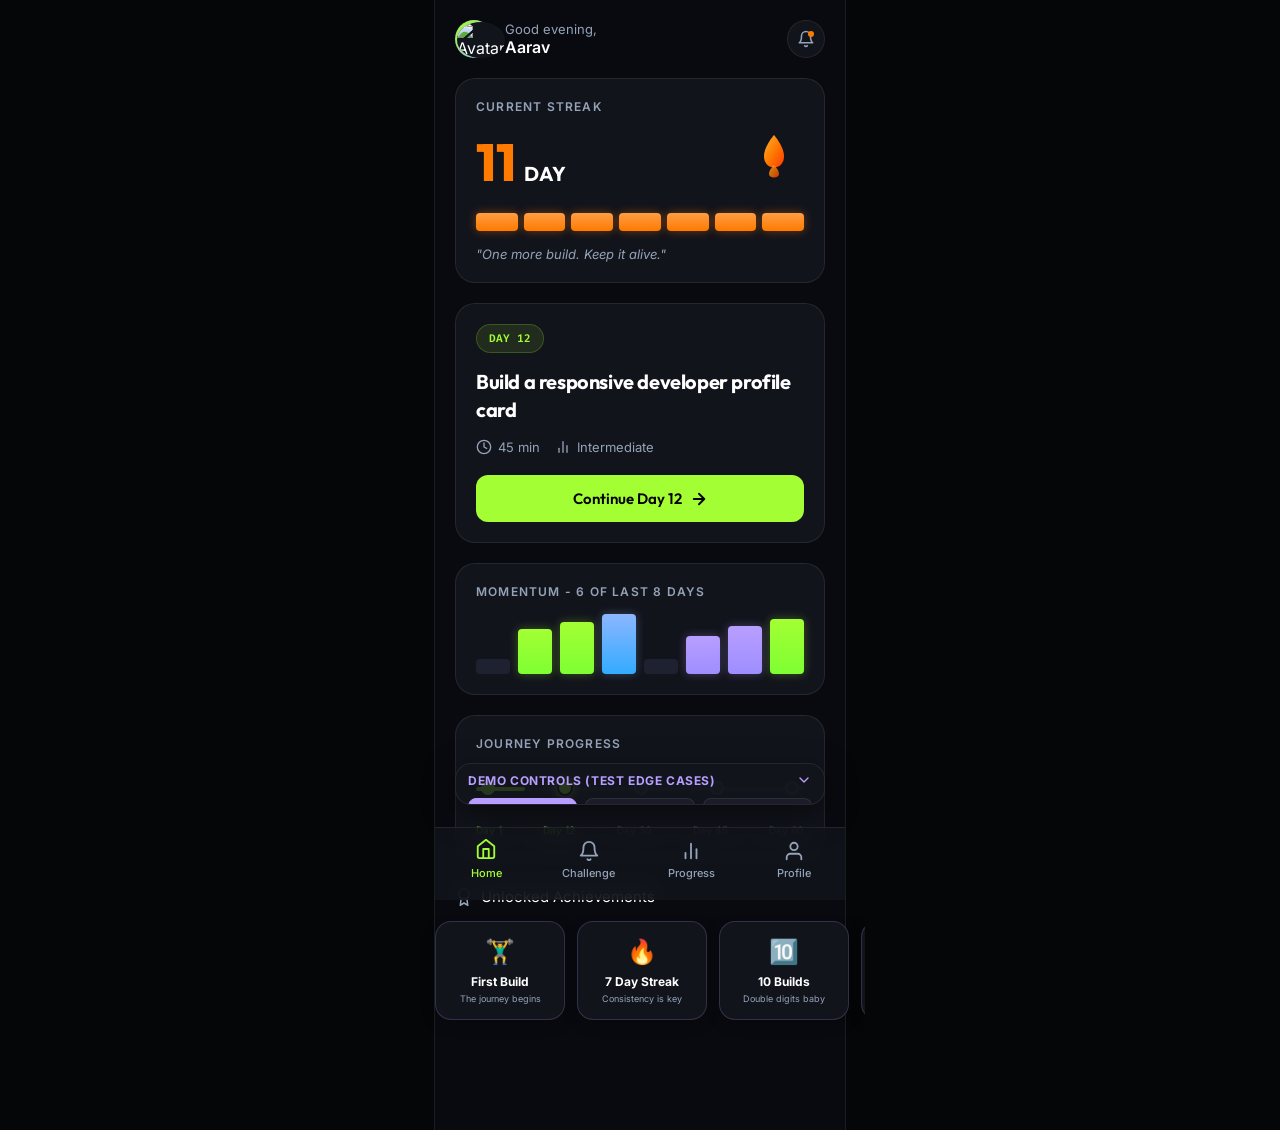
==== dashboard/index.html @ 525607fd "Initial Code with Structured UI" ====
<!DOCTYPE html>
<html lang="en">
<head>
  <meta charset="UTF-8">
  <meta name="viewport" content="width=device-width, initial-scale=1.0">
  <title>Dashboard - ABTalks</title>
  <link rel="stylesheet" href="../shared/global.css">
  <style>
    .streak-container {
      position: relative;
    }
    
    .streak-display {
      display: flex;
      justify-content: space-between;
      align-items: center;
      margin-bottom: 18px;
    }
    
    .streak-number-lbl {
      font-size: 52px;
      font-family: 'Outfit', sans-serif;
      font-weight: 800;
      color: var(--accent-orange);
      display: flex;
      align-items: baseline;
      gap: 8px;
    }
    
    .streak-number-lbl span {
      font-size: 20px;
      color: var(--text-primary);
      font-weight: 700;
    }
    
    .streak-flame-svg {
      width: 60px;
      height: 60px;
    }
    
    .streak-blocks {
      display: flex;
      gap: 6px;
      margin-bottom: 15px;
    }
    
    .streak-block {
      flex: 1;
      height: 18px;
      border-radius: 4px;
      background-color: #222530;
      transition: all var(--transition-normal);
    }
    
    .streak-block.active {
      background: linear-gradient(to bottom, #ff9e43, var(--accent-orange));
      box-shadow: 0 0 10px rgba(255, 122, 0, 0.4);
    }
    
    .streak-quote {
      font-size: 13px;
      font-style: italic;
      color: var(--text-secondary);
    }
    
    /* Challenge Card */
    .challenge-tag {
      display: inline-block;
      padding: 6px 12px;
      border-radius: 20px;
      background-color: rgba(163, 255, 51, 0.1);
      border: 1px solid rgba(163, 255, 51, 0.2);
      color: var(--accent-green);
      font-family: 'Fira Code', monospace;
      font-size: 11px;
      font-weight: 600;
      margin-bottom: 15px;
    }
    
    .challenge-title {
      font-size: 20px;
      line-height: 1.4;
      margin-bottom: 15px;
      color: var(--text-primary);
    }
    
    .challenge-meta {
      display: flex;
      align-items: center;
      gap: 15px;
      font-size: 13px;
      color: var(--text-secondary);
      margin-bottom: 20px;
    }
    
    .meta-item {
      display: flex;
      align-items: center;
      gap: 6px;
    }
    
    .meta-item svg {
      width: 16px;
      height: 16px;
      stroke: var(--text-secondary);
      stroke-width: 2;
      fill: none;
    }
    
    /* Momentum Chart */
    .momentum-bars {
      display: flex;
      justify-content: space-between;
      align-items: flex-end;
      height: 60px;
      margin-top: 15px;
      gap: 8px;
    }
    
    .momentum-col {
      flex: 1;
      border-radius: 4px;
      background-color: #1e2230;
      transition: all var(--transition-normal);
    }
    
    /* Dynamic heights and colors for momentum columns */
    .momentum-col.filled-green {
      background: linear-gradient(to top, #7eff33, #a3ff33);
      box-shadow: 0 0 10px rgba(163, 255, 51, 0.3);
    }
    
    .momentum-col.filled-blue {
      background: linear-gradient(to top, #33abff, var(--accent-blue));
      box-shadow: 0 0 10px rgba(140, 182, 255, 0.3);
    }
    
    .momentum-col.filled-purple {
      background: linear-gradient(to top, #9e8eff, var(--accent-purple));
      box-shadow: 0 0 10px rgba(184, 158, 255, 0.3);
    }
    
    /* Journey Progress Slider */
    .journey-slider-wrapper {
      position: relative;
      padding: 15px 5px;
    }
    
    .journey-line-bg {
      position: absolute;
      top: 50%;
      left: 0;
      right: 0;
      height: 4px;
      background-color: #222530;
      transform: translateY(-50%);
      border-radius: 2px;
      z-index: 1;
    }
    
    .journey-line-fill {
      position: absolute;
      top: 50%;
      left: 0;
      height: 4px;
      background-color: var(--accent-green);
      transform: translateY(-50%);
      border-radius: 2px;
      z-index: 2;
      transition: width var(--transition-normal);
    }
    
    .journey-nodes {
      display: flex;
      justify-content: space-between;
      position: relative;
      z-index: 3;
    }
    
    .journey-node {
      width: 14px;
      height: 14px;
      border-radius: 50%;
      background-color: #222530;
      border: 2px solid #33384c;
      cursor: pointer;
      position: relative;
      transition: all var(--transition-normal);
    }
    
    .journey-node.active {
      background-color: var(--accent-green);
      border-color: #000000;
      box-shadow: 0 0 10px var(--accent-green);
      width: 16px;
      height: 16px;
      transform: translateY(-1px);
    }
    
    .journey-node.passed {
      background-color: var(--accent-green);
      border-color: var(--accent-green);
    }
    
    .journey-labels {
      display: flex;
      justify-content: space-between;
      margin-top: 12px;
      font-size: 10px;
      color: var(--text-muted);
      font-weight: 600;
    }
    
    .journey-labels span.active {
      color: var(--accent-green);
    }
    
    /* Achievement badges list */
    .achievements-list {
      display: flex;
      gap: 12px;
      overflow-x: auto;
      padding: 5px 20px 20px 20px;
      margin: 0 -20px;
      scrollbar-width: none;
    }
    
    .achievements-list::-webkit-scrollbar {
      display: none;
    }
    
    .achievement-item {
      flex: 0 0 130px;
      background-color: var(--bg-card);
      border: 1px solid var(--border-color);
      border-radius: 16px;
      padding: 15px;
      text-align: center;
      transition: all var(--transition-normal);
      opacity: 0.5;
      filter: grayscale(1);
    }
    
    .achievement-item.unlocked {
      opacity: 1;
      filter: none;
      border-color: rgba(184, 158, 255, 0.2);
      box-shadow: 0 4px 15px rgba(0,0,0,0.2);
    }
    
    .achievement-icon {
      font-size: 24px;
      margin-bottom: 8px;
      display: block;
    }
    
    .achievement-name {
      font-size: 12px;
      font-weight: 700;
      color: var(--text-primary);
      margin-bottom: 4px;
    }
    
    .achievement-desc {
      font-size: 9px;
      color: var(--text-secondary);
    }
    
    .achievement-section-title {
      display: flex;
      align-items: center;
      gap: 8px;
      margin: 10px 20px 10px 20px;
      font-size: 15px;
      color: var(--text-primary);
    }
    
    .achievement-section-title svg {
      width: 18px;
      height: 18px;
      stroke: var(--text-secondary);
      stroke-width: 2;
      fill: none;
    }
  </style>
</head>
<body>
  <div class="app-container">
    
    <div class="header">
      <div class="user-profile-header">
        <div class="avatar-wrapper">
          <img class="avatar-img" id="headerAvatar" src="" alt="Avatar">
        </div>
        <div>
          <div class="greeting-text" id="greetingTime">Good evening,</div>
          <div class="greeting-name" id="headerName">Aarav</div>
        </div>
      </div>
      <button class="notification-btn">
        <svg viewBox="0 0 24 24" stroke-linecap="round" stroke-linejoin="round">
          <path d="M18 8A6 6 0 0 0 6 8c0 7-3 9-3 9h18s-3-2-3-9"></path>
          <path d="M13.73 21a2 2 0 0 1-3.46 0"></path>
        </svg>
      </button>
    </div>
    
    <!-- Streak Card -->
    <div class="card streak-container">
      <div class="card-title">Current Streak</div>
      <div class="streak-display">
        <div class="streak-number-lbl" id="streakVal">
          0 <span>DAY</span>
        </div>
        <div class="streak-flame" id="flameContainer">
          <!-- SVG Flame injected dynamically based on streak state -->
        </div>
      </div>
      <div class="streak-blocks" id="streakBlocks">
        <!-- Render blocks dynamically -->
      </div>
      <div class="streak-quote" id="streakQuote">
        "One more build. Keep it alive."
      </div>
    </div>
    
    <!-- Challenge Card -->
    <div class="card">
      <span class="challenge-tag" id="taskDayTag">DAY 12</span>
      <h2 class="challenge-title" id="taskTitle">Build a responsive developer profile card</h2>
      <div class="challenge-meta">
        <div class="meta-item">
          <svg viewBox="0 0 24 24" stroke-linecap="round" stroke-linejoin="round">
            <circle cx="12" cy="12" r="10"></circle>
            <polyline points="12 6 12 12 16 14"></polyline>
          </svg>
          <span id="taskDuration">45 min</span>
        </div>
        <div class="meta-item">
          <svg viewBox="0 0 24 24" stroke-linecap="round" stroke-linejoin="round">
            <line x1="18" y1="20" x2="18" y2="10"></line>
            <line x1="12" y1="20" x2="12" y2="4"></line>
            <line x1="6" y1="20" x2="6" y2="14"></line>
          </svg>
          <span id="taskDifficulty">Intermediate</span>
        </div>
      </div>
      <button class="btn btn-primary" id="challengeBtn" onclick="window.location.href='../day/12/'">
        Continue Day 12
        <svg width="18" height="18" viewBox="0 0 24 24" fill="none" stroke="currentColor" stroke-width="2.5" stroke-linecap="round" stroke-linejoin="round">
          <line x1="5" y1="12" x2="19" y2="12"></line>
          <polyline points="12 5 19 12 12 19"></polyline>
        </svg>
      </button>
    </div>
    
    <!-- Momentum Card -->
    <div class="card">
      <div class="card-title" id="momentumTitle">Momentum - 0 of Last 8 Days</div>
      <div class="momentum-bars" id="momentumBars">
        <!-- Rendered dynamically -->
      </div>
    </div>
    
    <!-- Journey Progress Card -->
    <div class="card">
      <div class="card-title">Journey Progress</div>
      <div class="journey-slider-wrapper">
        <div class="journey-line-bg"></div>
        <div class="journey-line-fill" id="journeyFill" style="width: 0%;"></div>
        <div class="journey-nodes">
          <div class="journey-node" id="node1" data-day="1"></div>
          <div class="journey-node" id="node12" data-day="12"></div>
          <div class="journey-node" id="node30" data-day="30"></div>
          <div class="journey-node" id="node45" data-day="45"></div>
          <div class="journey-node" id="node60" data-day="60"></div>
        </div>
      </div>
      <div class="journey-labels">
        <span id="lbl1">Day 1</span>
        <span id="lbl12">Day 12</span>
        <span id="lbl30">Day 30</span>
        <span id="lbl45">Day 45</span>
        <span id="lbl60">Day 60</span>
      </div>
    </div>
    
    <!-- Unlocked Achievements -->
    <div class="achievement-section-title">
      <svg viewBox="0 0 24 24" stroke-linecap="round" stroke-linejoin="round">
        <circle cx="12" cy="8" r="7"></circle>
        <polyline points="8.21 13.89 7 23 12 20 17 23 15.79 13.88"></polyline>
      </svg>
      <span>Unlocked Achievements</span>
    </div>
    <div class="achievements-list" id="achievementsList">
      <!-- Rendered dynamically -->
    </div>
    
    <!-- Navigation Bar -->
    <div class="bottom-nav">
      <div class="nav-item active" onclick="window.location.href='../dashboard/'">
        <svg viewBox="0 0 24 24" stroke-linecap="round" stroke-linejoin="round">
          <path d="M3 9l9-7 9 7v11a2 2 0 0 1-2 2H5a2 2 0 0 1-2-2z"></path>
          <polyline points="9 22 9 12 15 12 15 22"></polyline>
        </svg>
        <span>Home</span>
      </div>
      <div class="nav-item" id="navChallengeBtn" onclick="window.location.href='../day/12/'">
        <svg viewBox="0 0 24 24" stroke-linecap="round" stroke-linejoin="round">
          <path d="M18 8A6 6 0 0 0 6 8c0 7-3 9-3 9h18s-3-2-3-9"></path>
          <path d="M13.73 21a2 2 0 0 1-3.46 0"></path>
        </svg>
        <span>Challenge</span>
      </div>
      <div class="nav-item" onclick="window.location.href='../progress/'">
        <svg viewBox="0 0 24 24" stroke-linecap="round" stroke-linejoin="round">
          <line x1="18" y1="20" x2="18" y2="10"></line>
          <line x1="12" y1="20" x2="12" y2="4"></line>
          <line x1="6" y1="20" x2="6" y2="14"></line>
        </svg>
        <span>Progress</span>
      </div>
      <div class="nav-item" onclick="window.location.href='../profile/'">
        <svg viewBox="0 0 24 24" stroke-linecap="round" stroke-linejoin="round">
          <path d="M20 21v-2a4 4 0 0 0-4-4H8a4 4 0 0 0-4 4v2"></path>
          <circle cx="12" cy="7" r="4"></circle>
        </svg>
        <span>Profile</span>
      </div>
    </div>
    
  </div>
  
  <script type="module">
    import { getState } from '../shared/state.js';
    
    // Greeting time based on hours
    const hour = new Date().getHours();
    const greet = hour < 12 ? "Good morning" : hour < 18 ? "Good afternoon" : "Good evening";
    document.getElementById("greetingTime").innerText = `${greet},`;
    
    const state = getState();
    
    // User header info
    document.getElementById("headerName").innerText = state.profileName.split(" ")[0];
    const avatarImg = document.getElementById("headerAvatar");
    if (state.profileAvatar) {
      avatarImg.src = state.profileAvatar;
    } else {
      // Fallback letter avatar
      avatarImg.style.display = "none";
      const wrapper = avatarImg.parentElement;
      wrapper.style.display = "flex";
      wrapper.style.alignItems = "center";
      wrapper.style.justifyContent = "center";
      wrapper.style.color = "var(--accent-green)";
      wrapper.style.fontWeight = "bold";
      wrapper.style.fontSize = "16px";
      wrapper.innerText = state.profileName.charAt(0);
    }
    
    // Streak info
    document.getElementById("streakVal").innerHTML = `${state.streak} <span>DAY</span>`;
    
    // Streak Flame Icon
    const flameContainer = document.getElementById("flameContainer");
    const isStreakActive = state.streak > 0;
    flameContainer.innerHTML = `
      <svg class="streak-flame-svg ${isStreakActive ? 'flame-active' : ''}" viewBox="0 0 24 24" fill="${isStreakActive ? 'url(#flameGrad)' : '#222530'}">
        <defs>
          <linearGradient id="flameGrad" x1="0%" y1="0%" x2="100%" y2="100%">
            <stop offset="0%" stop-color="#ffb233" />
            <stop offset="50%" stop-color="#ff7a00" />
            <stop offset="100%" stop-color="#ff3b00" />
          </linearGradient>
        </defs>
        <path d="M12 2c0 0-4 4.5-4 8.5C8 13.5 10 15 12 15s4-1.5 4-4.5C16 6.5 12 2 12 2z"></path>
        <path d="M12 14c0 0-2 2-2 3.5 0 1 .8 1.5 2 1.5s2-.5 2-1.5c0-1.5-2-3.5-2-3.5z" opacity="0.8"></path>
      </svg>
    `;
    
    // Streak Quote & blocks
    const streakQuote = document.getElementById("streakQuote");
    const streakBlocks = document.getElementById("streakBlocks");
    
    if (state.streak === 0) {
      if (state.completedCount === 0) {
        streakQuote.innerText = "\"The secret of getting ahead is getting started. Begin Day 1!\"";
      } else {
        streakQuote.innerText = "\"Streak broken! Missed day. Rebuild your momentum today!\"";
      }
    } else {
      streakQuote.innerText = "\"One more build. Keep it alive.\"";
    }
    
    // Render 7 streak blocks
    streakBlocks.innerHTML = "";
    for(let i = 0; i < 7; i++) {
      const block = document.createElement("div");
      block.className = "streak-block";
      // Let's activate blocks matching the active streak length, capped at 7
      if (state.streak > 0 && i < Math.min(state.streak, 7)) {
        block.classList.add("active");
        // Add subtle animation delay for stagger
        block.style.animationDelay = `${i * 0.1}s`;
      }
      streakBlocks.appendChild(block);
    }
    
    // Challenge Info
    const isNew = state.completedCount === 0;
    const activeDay = isNew ? 1 : (state.day12CodeVerified && state.day12SocialVerified ? 13 : 12);
    
    const taskDayTag = document.getElementById("taskDayTag");
    const taskTitle = document.getElementById("taskTitle");
    const challengeBtn = document.getElementById("challengeBtn");
    const navChallengeBtn = document.getElementById("navChallengeBtn");
    
    taskDayTag.innerText = `DAY ${activeDay}`;
    
    if (isNew) {
      taskTitle.innerText = "Setup Development Tools and Git Repository";
      document.getElementById("taskDuration").innerText = "30 min";
      document.getElementById("taskDifficulty").innerText = "Beginner";
      challengeBtn.innerHTML = `Start Day 1 <svg width="18" height="18" viewBox="0 0 24 24" fill="none" stroke="currentColor" stroke-width="2.5" stroke-linecap="round" stroke-linejoin="round"><line x1="5" y1="12" x2="19" y2="12"></line><polyline points="12 5 19 12 12 19"></polyline></svg>`;
      challengeBtn.onclick = () => window.location.href = '../day/12/';
      navChallengeBtn.onclick = () => window.location.href = '../day/12/';
    } else if (activeDay === 13) {
      taskTitle.innerText = "Create dynamic states and interactive charts";
      document.getElementById("taskDuration").innerText = "60 min";
      document.getElementById("taskDifficulty").innerText = "Advanced";
      challengeBtn.innerHTML = `Continue Day 13 <svg width="18" height="18" viewBox="0 0 24 24" fill="none" stroke="currentColor" stroke-width="2.5" stroke-linecap="round" stroke-linejoin="round"><line x1="5" y1="12" x2="19" y2="12"></line><polyline points="12 5 19 12 12 19"></polyline></svg>`;
      challengeBtn.onclick = () => alert("Congrats! Day 12 is completed. Day 13 launches tomorrow!");
      challengeBtn.classList.add("btn-disabled");
    } else {
      taskTitle.innerText = "Build a responsive developer profile card";
      document.getElementById("taskDuration").innerText = "45 min";
      document.getElementById("taskDifficulty").innerText = "Intermediate";
      challengeBtn.innerHTML = `Continue Day 12 <svg width="18" height="18" viewBox="0 0 24 24" fill="none" stroke="currentColor" stroke-width="2.5" stroke-linecap="round" stroke-linejoin="round"><line x1="5" y1="12" x2="19" y2="12"></line><polyline points="12 5 19 12 12 19"></polyline></svg>`;
      challengeBtn.onclick = () => window.location.href = '../day/12/';
    }
    
    // Momentum Chart
    const completedLast8 = state.momentum.reduce((a,b) => a+b, 0);
    document.getElementById("momentumTitle").innerText = `Momentum - ${completedLast8} of Last 8 Days`;
    
    const momentumBars = document.getElementById("momentumBars");
    momentumBars.innerHTML = "";
    
    // Colors of columns (matching mockup colors)
    const colColors = ["", "", "filled-green", "filled-green", "filled-blue", "", "filled-purple", "filled-purple", "filled-green"];
    const colHeights = [15, 45, 52, 60, 15, 38, 48, 55];
    
    for (let i = 0; i < 8; i++) {
      const col = document.createElement("div");
      col.className = "momentum-col";
      col.style.height = `${colHeights[i]}px`;
      
      // If student has done the build that day
      if (state.momentum[i] === 1) {
        // Assign colors mimicking the mockup
        if (i === 1 || i === 2) col.classList.add("filled-green");
        else if (i === 3) col.classList.add("filled-blue");
        else if (i === 5 || i === 6) col.classList.add("filled-purple");
        else if (i === 7) col.classList.add("filled-green");
      }
      momentumBars.appendChild(col);
    }
    
    // Journey Slider Fill & nodes
    const journeyFill = document.getElementById("journeyFill");
    const nodes = {
      1: document.getElementById("node1"),
      12: document.getElementById("node12"),
      30: document.getElementById("node30"),
      45: document.getElementById("node45"),
      60: document.getElementById("node60")
    };
    
    const nodeLabels = {
      1: document.getElementById("lbl1"),
      12: document.getElementById("lbl12"),
      30: document.getElementById("lbl30"),
      45: document.getElementById("lbl45"),
      60: document.getElementById("lbl60")
    };
    
    let currentTaskDay = isNew ? 1 : 12;
    if (state.day12CodeVerified && state.day12SocialVerified) currentTaskDay = 13;
    
    // Compute progress percentage
    let percentage = 0;
    if (currentTaskDay === 1) percentage = 0;
    else if (currentTaskDay <= 12) percentage = 15; // Between Day 1 and 12
    else if (currentTaskDay > 12) percentage = 23;
    
    journeyFill.style.width = `${percentage}%`;
    
    // Set node statuses
    Object.keys(nodes).forEach(d => {
      const dayNum = parseInt(d);
      const node = nodes[dayNum];
      const lbl = nodeLabels[dayNum];
      
      if (dayNum < currentTaskDay) {
        node.className = "journey-node passed";
        lbl.className = "active";
      } else if (dayNum === 12 && currentTaskDay === 12) {
        node.className = "journey-node active";
        lbl.className = "active";
      } else if (dayNum === 1 && currentTaskDay === 1) {
        node.className = "journey-node active";
        lbl.className = "active";
      } else {
        node.className = "journey-node";
      }
    });
    
    // Render Achievements Unlocked list
    const achievementsList = document.getElementById("achievementsList");
    achievementsList.innerHTML = "";
    
    const achievementEmojis = {
      "first-build": "🏋️‍♂️",
      "7-day": "🔥",
      "10-builds": "🔟",
      "public-builder": "📢"
    };
    
    state.achievements.forEach(ach => {
      const item = document.createElement("div");
      item.className = `achievement-item ${ach.unlocked ? 'unlocked' : ''}`;
      
      item.innerHTML = `
        <span class="achievement-icon">${achievementEmojis[ach.id] || '🏆'}</span>
        <div class="achievement-name">${ach.title}</div>
        <div class="achievement-desc">${ach.desc}</div>
      `;
      achievementsList.appendChild(item);
    });
  </script>
</body>
</html>
---- shared/global.css ----
@import url('https://fonts.googleapis.com/css2?family=Inter:wght@300;400;500;600;700&family=Outfit:wght@400;500;600;700;800&family=Fira+Code:wght@400;500&display=swap');

:root {
  --bg-main: #090a0f;
  --bg-card: #12141c;
  --bg-card-hover: #171a25;
  --bg-input: #1a1d29;
  
  --border-color: rgba(255, 255, 255, 0.08);
  --border-glow: rgba(163, 255, 51, 0.2);
  
  /* Accent Colors */
  --accent-green: #a3ff33;
  --accent-orange: #ff7a00;
  --accent-purple: #b89eff;
  --accent-blue: #8cb6ff;
  --accent-pink: #ff75b5;
  
  /* Text Colors */
  --text-primary: #ffffff;
  --text-secondary: #94a3b8;
  --text-muted: #64748b;
  
  /* Transitions */
  --transition-fast: 0.2s cubic-bezier(0.4, 0, 0.2, 1);
  --transition-normal: 0.3s cubic-bezier(0.4, 0, 0.2, 1);
  
  --shadow-glow: 0 0 20px rgba(163, 255, 51, 0.15);
}

* {
  box-sizing: border-box;
  margin: 0;
  padding: 0;
  -webkit-tap-highlight-color: transparent;
}

body {
  background-color: #050608;
  color: var(--text-primary);
  font-family: 'Inter', sans-serif;
  min-height: 100vh;
  display: flex;
  justify-content: center;
  align-items: flex-start;
  overflow-x: hidden;
}

/* App container that acts as a mobile phone view on desktop */
.app-container {
  width: 100%;
  max-width: 412px;
  min-height: 100vh;
  background-color: var(--bg-main);
  border-left: 1px solid var(--border-color);
  border-right: 1px solid var(--border-color);
  position: relative;
  display: flex;
  flex-direction: column;
  padding-bottom: 90px; /* Space for navbar */
}

/* Headings */
h1, h2, h3, h4, h5, h6 {
  font-family: 'Outfit', sans-serif;
  font-weight: 700;
  letter-spacing: -0.02em;
}

a {
  color: inherit;
  text-decoration: none;
}

/* Scrollbar styling */
::-webkit-scrollbar {
  width: 6px;
}
::-webkit-scrollbar-track {
  background: var(--bg-main);
}
::-webkit-scrollbar-thumb {
  background: var(--border-color);
  border-radius: 3px;
}
::-webkit-scrollbar-thumb:hover {
  background: var(--text-muted);
}

/* Buttons */
.btn {
  display: inline-flex;
  align-items: center;
  justify-content: center;
  gap: 8px;
  padding: 14px 24px;
  border-radius: 12px;
  font-family: 'Outfit', sans-serif;
  font-weight: 600;
  font-size: 15px;
  cursor: pointer;
  transition: all var(--transition-fast);
  border: none;
  width: 100%;
}

.btn-primary {
  background-color: var(--accent-green);
  color: #000000;
}
.btn-primary:hover {
  transform: translateY(-2px);
  box-shadow: 0 4px 15px rgba(163, 255, 51, 0.4);
}
.btn-primary:active {
  transform: translateY(0);
}

.btn-code {
  background-color: #a3c4ff;
  color: #0b1a30;
}
.btn-code:hover {
  transform: translateY(-2px);
  box-shadow: 0 4px 15px rgba(163, 196, 255, 0.4);
}

.btn-post {
  background-color: #cbb8ff;
  color: #1c0e3a;
}
.btn-post:hover {
  transform: translateY(-2px);
  box-shadow: 0 4px 15px rgba(203, 184, 255, 0.4);
}

.btn-disabled {
  background-color: var(--bg-input) !important;
  color: var(--text-muted) !important;
  cursor: not-allowed;
  transform: none !important;
  box-shadow: none !important;
}

/* Navigation Bar */
.bottom-nav {
  position: fixed;
  bottom: 0;
  width: 100%;
  max-width: 410px; /* Aligned with container */
  background: rgba(18, 20, 28, 0.85);
  backdrop-filter: blur(12px);
  -webkit-backdrop-filter: blur(12px);
  border-top: 1px solid var(--border-color);
  display: flex;
  justify-content: space-around;
  padding: 12px 0 20px 0;
  z-index: 100;
}

.nav-item {
  display: flex;
  flex-direction: column;
  align-items: center;
  gap: 4px;
  color: var(--text-secondary);
  font-size: 11px;
  font-weight: 500;
  cursor: pointer;
  transition: color var(--transition-fast);
  flex: 1;
}

.nav-item svg {
  width: 22px;
  height: 22px;
  stroke: var(--text-secondary);
  stroke-width: 2;
  fill: none;
  transition: all var(--transition-fast);
}

.nav-item.active {
  color: var(--accent-green);
}

.nav-item.active svg {
  stroke: var(--accent-green);
  transform: translateY(-2px);
}

/* Shared Components & Layouts */
.header {
  display: flex;
  justify-content: space-between;
  align-items: center;
  padding: 20px;
}

.user-profile-header {
  display: flex;
  align-items: center;
  gap: 12px;
}

.avatar-wrapper {
  position: relative;
  width: 38px;
  height: 38px;
  border-radius: 50%;
  padding: 2px;
  background: linear-gradient(135deg, var(--accent-green), var(--accent-blue));
}

.avatar-img {
  width: 100%;
  height: 100%;
  border-radius: 50%;
  object-fit: cover;
  background-color: var(--bg-card);
}

.greeting-text {
  font-size: 13px;
  color: var(--text-secondary);
}

.greeting-name {
  font-size: 16px;
  font-weight: 600;
  color: var(--text-primary);
}

.notification-btn {
  background: var(--bg-card);
  border: 1px solid var(--border-color);
  width: 38px;
  height: 38px;
  border-radius: 50%;
  display: flex;
  align-items: center;
  justify-content: center;
  cursor: pointer;
  position: relative;
}

.notification-btn::after {
  content: '';
  position: absolute;
  top: 10px;
  right: 10px;
  width: 6px;
  height: 6px;
  background-color: var(--accent-orange);
  border-radius: 50%;
}

.notification-btn svg {
  width: 18px;
  height: 18px;
  stroke: var(--text-secondary);
  stroke-width: 2;
  fill: none;
}

/* Cards */
.card {
  background-color: var(--bg-card);
  border: 1px solid var(--border-color);
  border-radius: 20px;
  padding: 20px;
  margin: 0 20px 20px 20px;
  transition: transform var(--transition-normal), border-color var(--transition-normal);
}

.card:hover {
  border-color: rgba(255, 255, 255, 0.15);
}

.card-title {
  text-transform: uppercase;
  font-size: 12px;
  font-weight: 600;
  letter-spacing: 0.1em;
  color: var(--text-secondary);
  margin-bottom: 15px;
  display: flex;
  justify-content: space-between;
  align-items: center;
}

/* Flame animation */
@keyframes flame-pulse {
  0% { transform: scale(1); filter: drop-shadow(0 0 5px rgba(255,122,0,0.5)); }
  50% { transform: scale(1.05); filter: drop-shadow(0 0 15px rgba(255,122,0,0.8)); }
  100% { transform: scale(1); filter: drop-shadow(0 0 5px rgba(255,122,0,0.5)); }
}

.flame-active {
  animation: flame-pulse 2s infinite ease-in-out;
}

/* Demo Control Styles */
.demo-switcher {
  position: fixed;
  bottom: 95px;
  left: 50%;
  transform: translateX(-50%);
  width: 90%;
  max-width: 370px;
  background: rgba(18, 20, 28, 0.95);
  border: 1.5px solid var(--accent-purple);
  border-radius: 16px;
  padding: 12px;
  z-index: 1000;
  box-shadow: 0 10px 30px rgba(0, 0, 0, 0.5);
  transition: all var(--transition-normal);
}

.demo-switcher.collapsed {
  height: 42px;
  overflow: hidden;
  padding: 8px 12px;
  border-color: var(--border-color);
  background: rgba(18, 20, 28, 0.85);
}

.demo-header {
  display: flex;
  justify-content: space-between;
  align-items: center;
  cursor: pointer;
  font-size: 12px;
  font-weight: 700;
  color: var(--accent-purple);
  text-transform: uppercase;
  letter-spacing: 0.05em;
}

.demo-header svg {
  width: 16px;
  height: 16px;
  stroke: var(--accent-purple);
  transition: transform var(--transition-normal);
}

.demo-switcher.collapsed .demo-header svg {
  transform: rotate(180deg);
}

.demo-options {
  margin-top: 10px;
  display: grid;
  grid-template-columns: repeat(3, 1fr);
  gap: 8px;
}

.demo-opt {
  padding: 8px 4px;
  border-radius: 8px;
  background: var(--bg-input);
  border: 1px solid var(--border-color);
  color: var(--text-secondary);
  font-size: 10px;
  font-weight: 600;
  text-align: center;
  cursor: pointer;
  transition: all var(--transition-fast);
}

.demo-opt:hover {
  background: var(--bg-card-hover);
}

.demo-opt.active {
  background: var(--accent-purple);
  color: #000000;
  border-color: var(--accent-purple);
}

/* Confetti overlay */
.confetti-canvas {
  position: fixed;
  top: 0;
  left: 0;
  width: 100%;
  height: 100%;
  pointer-events: none;
  z-index: 9999;
}
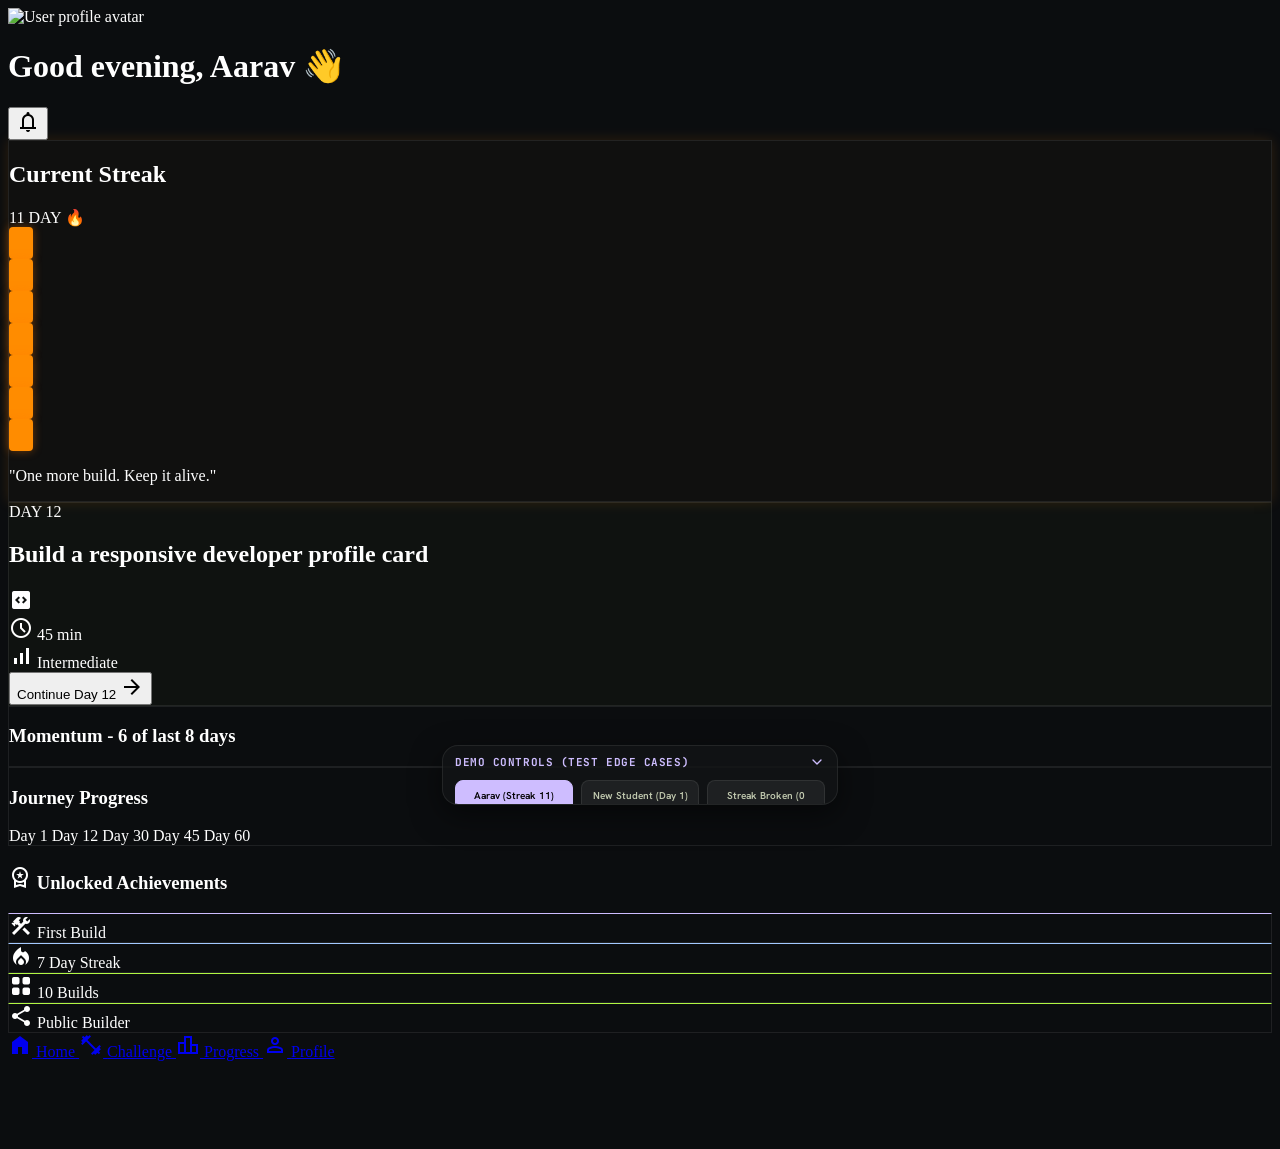
==== commit f3e88957: "UI changes made updated page navigation, added light mode" ====
--- a/dashboard/index.html
+++ b/dashboard/index.html
@@ -1,454 +1,243 @@
 <!DOCTYPE html>
-<html lang="en">
+<html class="dark" lang="en">
 <head>
-  <meta charset="UTF-8">
-  <meta name="viewport" content="width=device-width, initial-scale=1.0">
-  <title>Dashboard - ABTalks</title>
+  <meta charset="utf-8"/>
+  <meta content="width=device-width, initial-scale=1.0" name="viewport"/>
+  <title>ABTalks Dashboard</title>
+  <script src="https://cdn.tailwindcss.com?plugins=forms,container-queries"></script>
+  <link href="https://fonts.googleapis.com/css2?family=Material+Symbols+Outlined:wght,FILL@100..700,0..1&display=swap" rel="stylesheet"/>
+  <link href="https://fonts.googleapis.com/css2?family=Geist:wght@400&family=Hanken+Grotesk:wght@600;700;800&family=JetBrains+Mono:wght@500&display=swap" rel="stylesheet"/>
   <link rel="stylesheet" href="../shared/global.css">
+  
+  <script id="tailwind-config">
+    tailwind.config = {
+      darkMode: "class",
+      theme: {
+        extend: {
+          "colors": {
+            "background": "var(--bg-main)",
+            "surface": "var(--bg-card)",
+            "surface-dim": "var(--bg-surface-dim)",
+            "surface-container": "var(--bg-surface-container)",
+            "surface-container-highest": "var(--bg-surface-container-highest)",
+            "on-surface": "var(--text-primary)",
+            "on-surface-variant": "var(--text-secondary)",
+            "primary-fixed": "var(--accent-green)",
+            "primary-fixed-dim": "var(--accent-green-dim)",
+            "secondary": "var(--accent-blue)",
+            "tertiary-fixed-dim": "var(--accent-purple)",
+            "outline-variant": "var(--border-color)",
+            "primary": "var(--text-primary)",
+            "on-primary-fixed": "#111f00"
+          },
+          "borderRadius": {
+            "DEFAULT": "0.25rem",
+            "lg": "0.5rem",
+            "xl": "0.75rem",
+            "full": "9999px"
+          },
+          "spacing": {
+            "base": "8px",
+            "gutter": "16px",
+            "section-gap": "40px",
+            "container-margin": "24px",
+            "card-padding": "20px"
+          },
+          "fontFamily": {
+            "body-md": ["Geist"],
+            "headline-lg": ["Hanken Grotesk"],
+            "display-xl": ["Hanken Grotesk"],
+            "headline-md": ["Hanken Grotesk"],
+            "label-sm": ["JetBrains Mono"],
+            "headline-lg-mobile": ["Hanken Grotesk"]
+          },
+          "fontSize": {
+            "body-md": ["16px", { "lineHeight": "24px", "fontWeight": "400" }],
+            "headline-lg": ["32px", { "lineHeight": "40px", "letterSpacing": "-0.02em", "fontWeight": "700" }],
+            "display-xl": ["64px", { "lineHeight": "72px", "letterSpacing": "-0.04em", "fontWeight": "800" }],
+            "headline-md": ["24px", { "lineHeight": "32px", "fontWeight": "600" }],
+            "label-sm": ["12px", { "lineHeight": "16px", "letterSpacing": "0.05em", "fontWeight": "500" }],
+            "headline-lg-mobile": ["28px", { "lineHeight": "36px", "fontWeight": "700" }]
+          }
+        }
+      }
+    };
+  </script>
+  
+  <script>
+    if (localStorage.getItem("abt_theme") === "light") {
+      document.documentElement.classList.remove("dark");
+      document.documentElement.classList.add("light-theme");
+    }
+  </script>
+  
   <style>
-    .streak-container {
-      position: relative;
-    }
-    
-    .streak-display {
-      display: flex;
-      justify-content: space-between;
-      align-items: center;
-      margin-bottom: 18px;
-    }
-    
-    .streak-number-lbl {
-      font-size: 52px;
-      font-family: 'Outfit', sans-serif;
-      font-weight: 800;
-      color: var(--accent-orange);
-      display: flex;
-      align-items: baseline;
-      gap: 8px;
-    }
-    
-    .streak-number-lbl span {
-      font-size: 20px;
-      color: var(--text-primary);
-      font-weight: 700;
-    }
-    
-    .streak-flame-svg {
-      width: 60px;
-      height: 60px;
-    }
-    
-    .streak-blocks {
-      display: flex;
-      gap: 6px;
-      margin-bottom: 15px;
-    }
-    
-    .streak-block {
-      flex: 1;
-      height: 18px;
-      border-radius: 4px;
-      background-color: #222530;
-      transition: all var(--transition-normal);
-    }
-    
-    .streak-block.active {
-      background: linear-gradient(to bottom, #ff9e43, var(--accent-orange));
-      box-shadow: 0 0 10px rgba(255, 122, 0, 0.4);
-    }
-    
-    .streak-quote {
-      font-size: 13px;
-      font-style: italic;
-      color: var(--text-secondary);
-    }
-    
-    /* Challenge Card */
-    .challenge-tag {
-      display: inline-block;
-      padding: 6px 12px;
-      border-radius: 20px;
-      background-color: rgba(163, 255, 51, 0.1);
-      border: 1px solid rgba(163, 255, 51, 0.2);
-      color: var(--accent-green);
-      font-family: 'Fira Code', monospace;
-      font-size: 11px;
-      font-weight: 600;
-      margin-bottom: 15px;
-    }
-    
-    .challenge-title {
-      font-size: 20px;
-      line-height: 1.4;
-      margin-bottom: 15px;
-      color: var(--text-primary);
-    }
-    
-    .challenge-meta {
-      display: flex;
-      align-items: center;
-      gap: 15px;
-      font-size: 13px;
-      color: var(--text-secondary);
-      margin-bottom: 20px;
-    }
-    
-    .meta-item {
-      display: flex;
-      align-items: center;
-      gap: 6px;
-    }
-    
-    .meta-item svg {
-      width: 16px;
-      height: 16px;
-      stroke: var(--text-secondary);
-      stroke-width: 2;
-      fill: none;
-    }
-    
-    /* Momentum Chart */
-    .momentum-bars {
-      display: flex;
-      justify-content: space-between;
-      align-items: flex-end;
-      height: 60px;
-      margin-top: 15px;
-      gap: 8px;
-    }
-    
-    .momentum-col {
-      flex: 1;
-      border-radius: 4px;
-      background-color: #1e2230;
-      transition: all var(--transition-normal);
-    }
-    
-    /* Dynamic heights and colors for momentum columns */
-    .momentum-col.filled-green {
-      background: linear-gradient(to top, #7eff33, #a3ff33);
-      box-shadow: 0 0 10px rgba(163, 255, 51, 0.3);
-    }
-    
-    .momentum-col.filled-blue {
-      background: linear-gradient(to top, #33abff, var(--accent-blue));
-      box-shadow: 0 0 10px rgba(140, 182, 255, 0.3);
-    }
-    
-    .momentum-col.filled-purple {
-      background: linear-gradient(to top, #9e8eff, var(--accent-purple));
-      box-shadow: 0 0 10px rgba(184, 158, 255, 0.3);
-    }
-    
-    /* Journey Progress Slider */
-    .journey-slider-wrapper {
-      position: relative;
-      padding: 15px 5px;
-    }
-    
-    .journey-line-bg {
-      position: absolute;
-      top: 50%;
-      left: 0;
-      right: 0;
-      height: 4px;
-      background-color: #222530;
-      transform: translateY(-50%);
-      border-radius: 2px;
-      z-index: 1;
-    }
-    
-    .journey-line-fill {
-      position: absolute;
-      top: 50%;
-      left: 0;
-      height: 4px;
-      background-color: var(--accent-green);
-      transform: translateY(-50%);
-      border-radius: 2px;
-      z-index: 2;
-      transition: width var(--transition-normal);
-    }
-    
-    .journey-nodes {
-      display: flex;
-      justify-content: space-between;
-      position: relative;
-      z-index: 3;
-    }
-    
-    .journey-node {
-      width: 14px;
-      height: 14px;
-      border-radius: 50%;
-      background-color: #222530;
-      border: 2px solid #33384c;
-      cursor: pointer;
-      position: relative;
-      transition: all var(--transition-normal);
-    }
-    
-    .journey-node.active {
-      background-color: var(--accent-green);
-      border-color: #000000;
-      box-shadow: 0 0 10px var(--accent-green);
-      width: 16px;
-      height: 16px;
-      transform: translateY(-1px);
-    }
-    
-    .journey-node.passed {
-      background-color: var(--accent-green);
-      border-color: var(--accent-green);
-    }
-    
-    .journey-labels {
-      display: flex;
-      justify-content: space-between;
-      margin-top: 12px;
-      font-size: 10px;
-      color: var(--text-muted);
-      font-weight: 600;
-    }
-    
-    .journey-labels span.active {
-      color: var(--accent-green);
-    }
-    
-    /* Achievement badges list */
-    .achievements-list {
-      display: flex;
-      gap: 12px;
-      overflow-x: auto;
-      padding: 5px 20px 20px 20px;
-      margin: 0 -20px;
-      scrollbar-width: none;
-    }
-    
-    .achievements-list::-webkit-scrollbar {
-      display: none;
-    }
-    
-    .achievement-item {
-      flex: 0 0 130px;
-      background-color: var(--bg-card);
-      border: 1px solid var(--border-color);
-      border-radius: 16px;
-      padding: 15px;
-      text-align: center;
-      transition: all var(--transition-normal);
-      opacity: 0.5;
-      filter: grayscale(1);
-    }
-    
-    .achievement-item.unlocked {
-      opacity: 1;
-      filter: none;
-      border-color: rgba(184, 158, 255, 0.2);
-      box-shadow: 0 4px 15px rgba(0,0,0,0.2);
-    }
-    
-    .achievement-icon {
-      font-size: 24px;
-      margin-bottom: 8px;
-      display: block;
-    }
-    
-    .achievement-name {
-      font-size: 12px;
-      font-weight: 700;
-      color: var(--text-primary);
-      margin-bottom: 4px;
-    }
-    
-    .achievement-desc {
-      font-size: 9px;
-      color: var(--text-secondary);
-    }
-    
-    .achievement-section-title {
-      display: flex;
-      align-items: center;
-      gap: 8px;
-      margin: 10px 20px 10px 20px;
-      font-size: 15px;
-      color: var(--text-primary);
-    }
-    
-    .achievement-section-title svg {
-      width: 18px;
-      height: 18px;
-      stroke: var(--text-secondary);
-      stroke-width: 2;
-      fill: none;
-    }
+    body { background-color: var(--bg-main); color: var(--text-primary); }
+    .card-border { border: 1px solid var(--border-color); }
+    .glow-lime { box-shadow: 0 0 12px var(--border-glow); }
+    .glow-orange { box-shadow: 0 0 12px rgba(255, 138, 0, 0.15); }
+    .bg-lime-tint { background-color: rgba(184, 255, 74, 0.02); }
+    .bg-orange-tint { background-color: rgba(255, 138, 0, 0.02); }
+    
+    .pb-nav { padding-bottom: 80px; }
   </style>
 </head>
-<body>
-  <div class="app-container">
-    
-    <div class="header">
-      <div class="user-profile-header">
-        <div class="avatar-wrapper">
-          <img class="avatar-img" id="headerAvatar" src="" alt="Avatar">
-        </div>
-        <div>
-          <div class="greeting-text" id="greetingTime">Good evening,</div>
-          <div class="greeting-name" id="headerName">Aarav</div>
-        </div>
+<body class="font-body-md text-body-md min-h-screen flex flex-col pb-nav">
+  
+  <div class="max-w-[412px] mx-auto w-full min-h-screen bg-background border-l border-r border-outline-variant/30 relative flex flex-col pb-24">
+    
+    <!-- TopAppBar -->
+    <header class="w-full bg-surface text-primary font-headline-md text-headline-md-mobile flex items-center justify-between px-gutter py-base border-b border-outline-variant/10 z-40">
+      <div class="flex items-center gap-3">
+        <div class="w-10 h-10 rounded-full overflow-hidden border border-outline-variant">
+          <img id="headerAvatar" alt="User profile avatar" class="object-cover w-full h-full" src=""/>
+        </div>
+        <h1 class="font-bold tracking-tight"><span id="greetingTime">Good evening</span>, <span id="headerName">Aarav</span> 👋</h1>
       </div>
-      <button class="notification-btn">
-        <svg viewBox="0 0 24 24" stroke-linecap="round" stroke-linejoin="round">
-          <path d="M18 8A6 6 0 0 0 6 8c0 7-3 9-3 9h18s-3-2-3-9"></path>
-          <path d="M13.73 21a2 2 0 0 1-3.46 0"></path>
-        </svg>
+      <button class="w-10 h-10 flex items-center justify-center rounded-full hover:bg-surface-container-highest transition-colors">
+        <span class="material-symbols-outlined text-on-surface-variant">notifications</span>
       </button>
-    </div>
-    
-    <!-- Streak Card -->
-    <div class="card streak-container">
-      <div class="card-title">Current Streak</div>
-      <div class="streak-display">
-        <div class="streak-number-lbl" id="streakVal">
-          0 <span>DAY</span>
-        </div>
-        <div class="streak-flame" id="flameContainer">
-          <!-- SVG Flame injected dynamically based on streak state -->
+    </header>
+    
+    <main class="flex-grow w-full px-4 py-6 flex flex-col gap-6">
+      
+      <!-- Bento Grid Layout -->
+      <div class="grid grid-cols-1 gap-6">
+        
+        <!-- Streak Widget -->
+        <div class="bg-surface rounded-xl p-card-padding card-border bg-orange-tint glow-orange relative overflow-hidden group">
+          <div class="absolute top-4 right-4 w-2 h-2 rounded-full bg-orange-500 shadow-[0_0_8px_rgba(255,138,0,0.8)]" id="streakDot"></div>
+          <div class="flex flex-col h-full justify-between gap-4">
+            <div>
+              <h2 class="font-label-sm text-xs font-bold text-on-surface-variant uppercase mb-1">Current Streak</h2>
+              <div class="font-display-xl text-3xl font-extrabold tracking-tighter text-orange-400">
+                <span id="streakVal">0</span> <span class="text-lg text-orange-400/80">DAY</span> 🔥
+              </div>
+            </div>
+            <div class="flex justify-between items-end">
+              <div class="flex gap-1.5" id="streakBlocks">
+                <!-- Staggered blocks render dynamically -->
+              </div>
+            </div>
+            <p class="text-xs text-on-surface-variant italic" id="streakQuote">"One more build. Keep it alive."</p>
+          </div>
+        </div>
+        
+        <!-- Today's Task (Hero Card) -->
+        <div class="bg-surface rounded-xl p-card-padding card-border bg-lime-tint glow-lime flex flex-col justify-between">
+          <div class="flex justify-between items-start mb-6">
+            <div>
+              <span class="inline-block px-3 py-1 rounded-full bg-primary-container/20 text-primary-fixed font-label-sm text-xs font-bold mb-3 border border-primary-container/30" id="taskDayTag">DAY 12</span>
+              <h2 class="font-headline-lg-mobile text-lg font-bold text-primary" id="taskTitle">Build a responsive developer profile card</h2>
+            </div>
+            <div class="p-3 bg-surface-variant rounded-lg border border-outline-variant">
+              <span class="material-symbols-outlined text-primary-fixed text-3xl" style="font-variation-settings: 'FILL' 1;">code_blocks</span>
+            </div>
+          </div>
+          <div class="flex items-center gap-4 mb-6 text-on-surface-variant text-xs">
+            <div class="flex items-center gap-1">
+              <span class="material-symbols-outlined text-xs">schedule</span> <span id="taskDuration">45 min</span>
+            </div>
+            <div class="w-1 h-1 rounded-full bg-outline-variant"></div>
+            <div class="flex items-center gap-1">
+              <span class="material-symbols-outlined text-xs">signal_cellular_alt</span> <span id="taskDifficulty">Intermediate</span>
+            </div>
+          </div>
+          <button class="w-full bg-primary-fixed text-on-primary-fixed font-bold py-3 px-6 rounded-lg hover:shadow-[0_0_15px_rgba(184,255,74,0.4)] transition-all flex items-center justify-center gap-2 active:scale-95" id="challengeBtn" onclick="window.location.href='../day/12/'">
+            Continue Day 12 <span class="material-symbols-outlined">arrow_forward</span>
+          </button>
         </div>
       </div>
-      <div class="streak-blocks" id="streakBlocks">
-        <!-- Render blocks dynamically -->
+      
+      <!-- Momentum Widget -->
+      <div class="bg-surface rounded-xl p-card-padding card-border flex flex-col justify-center">
+        <h3 class="font-label-sm text-xs font-bold text-on-surface-variant uppercase mb-4" id="momentumTitle">Momentum - 7 of last 8 days</h3>
+        <div class="flex gap-2 h-12 items-end" id="momentumBars">
+          <!-- activity graph bars render dynamically -->
+        </div>
       </div>
-      <div class="streak-quote" id="streakQuote">
-        "One more build. Keep it alive."
+      
+      <!-- Progress Journey Bar -->
+      <div class="bg-surface rounded-xl p-card-padding card-border flex flex-col justify-center">
+        <h3 class="font-label-sm text-xs font-bold text-on-surface-variant uppercase mb-6">Journey Progress</h3>
+        <div class="relative w-full h-2 bg-surface-container rounded-full mb-6">
+          <!-- Progress Fill -->
+          <div class="absolute top-0 left-0 h-full bg-primary-fixed rounded-full shadow-[0_0_10px_rgba(184,255,74,0.5)]" id="journeyFill" style="width: 20%;"></div>
+          <!-- Nodes -->
+          <div class="absolute top-1/2 -translate-y-1/2 left-[0%] w-4 h-4 rounded-full bg-surface-container border-2 border-outline-variant" id="n1"></div>
+          <div class="absolute top-1/2 -translate-y-1/2 left-[20%] w-4 h-4 rounded-full bg-surface-container border-2 border-outline-variant" id="n12"></div>
+          <div class="absolute top-1/2 -translate-y-1/2 left-[50%] w-4 h-4 rounded-full bg-surface-container border-2 border-outline-variant" id="n30"></div>
+          <div class="absolute top-1/2 -translate-y-1/2 left-[75%] w-4 h-4 rounded-full bg-surface-container border-2 border-outline-variant" id="n45"></div>
+          <div class="absolute top-1/2 -translate-y-1/2 left-[100%] -translate-x-full w-4 h-4 rounded-full bg-surface-container border-2 border-outline-variant" id="n60"></div>
+        </div>
+        <div class="flex justify-between text-2xs font-bold text-on-surface-variant font-label-sm">
+          <span id="lbl1">Day 1</span>
+          <span id="lbl12">Day 12</span>
+          <span id="lbl30">Day 30</span>
+          <span id="lbl45">Day 45</span>
+          <span id="lbl60">Day 60</span>
+        </div>
       </div>
-    </div>
-    
-    <!-- Challenge Card -->
-    <div class="card">
-      <span class="challenge-tag" id="taskDayTag">DAY 12</span>
-      <h2 class="challenge-title" id="taskTitle">Build a responsive developer profile card</h2>
-      <div class="challenge-meta">
-        <div class="meta-item">
-          <svg viewBox="0 0 24 24" stroke-linecap="round" stroke-linejoin="round">
-            <circle cx="12" cy="12" r="10"></circle>
-            <polyline points="12 6 12 12 16 14"></polyline>
-          </svg>
-          <span id="taskDuration">45 min</span>
-        </div>
-        <div class="meta-item">
-          <svg viewBox="0 0 24 24" stroke-linecap="round" stroke-linejoin="round">
-            <line x1="18" y1="20" x2="18" y2="10"></line>
-            <line x1="12" y1="20" x2="12" y2="4"></line>
-            <line x1="6" y1="20" x2="6" y2="14"></line>
-          </svg>
-          <span id="taskDifficulty">Intermediate</span>
+      
+      <!-- Achievements -->
+      <div>
+        <h3 class="font-headline-md text-sm font-bold text-primary mb-4 flex items-center gap-2">
+          <span class="material-symbols-outlined text-secondary">workspace_premium</span> Unlocked Achievements
+        </h3>
+        <div class="flex gap-4 overflow-x-auto pb-4 snap-x hide-scrollbar" id="achievementsList">
+          <!-- Unlocked Achievements rendered dynamically -->
         </div>
       </div>
-      <button class="btn btn-primary" id="challengeBtn" onclick="window.location.href='../day/12/'">
-        Continue Day 12
-        <svg width="18" height="18" viewBox="0 0 24 24" fill="none" stroke="currentColor" stroke-width="2.5" stroke-linecap="round" stroke-linejoin="round">
-          <line x1="5" y1="12" x2="19" y2="12"></line>
-          <polyline points="12 5 19 12 12 19"></polyline>
-        </svg>
-      </button>
-    </div>
-    
-    <!-- Momentum Card -->
-    <div class="card">
-      <div class="card-title" id="momentumTitle">Momentum - 0 of Last 8 Days</div>
-      <div class="momentum-bars" id="momentumBars">
-        <!-- Rendered dynamically -->
-      </div>
-    </div>
-    
-    <!-- Journey Progress Card -->
-    <div class="card">
-      <div class="card-title">Journey Progress</div>
-      <div class="journey-slider-wrapper">
-        <div class="journey-line-bg"></div>
-        <div class="journey-line-fill" id="journeyFill" style="width: 0%;"></div>
-        <div class="journey-nodes">
-          <div class="journey-node" id="node1" data-day="1"></div>
-          <div class="journey-node" id="node12" data-day="12"></div>
-          <div class="journey-node" id="node30" data-day="30"></div>
-          <div class="journey-node" id="node45" data-day="45"></div>
-          <div class="journey-node" id="node60" data-day="60"></div>
-        </div>
-      </div>
-      <div class="journey-labels">
-        <span id="lbl1">Day 1</span>
-        <span id="lbl12">Day 12</span>
-        <span id="lbl30">Day 30</span>
-        <span id="lbl45">Day 45</span>
-        <span id="lbl60">Day 60</span>
-      </div>
-    </div>
-    
-    <!-- Unlocked Achievements -->
-    <div class="achievement-section-title">
-      <svg viewBox="0 0 24 24" stroke-linecap="round" stroke-linejoin="round">
-        <circle cx="12" cy="8" r="7"></circle>
-        <polyline points="8.21 13.89 7 23 12 20 17 23 15.79 13.88"></polyline>
-      </svg>
-      <span>Unlocked Achievements</span>
-    </div>
-    <div class="achievements-list" id="achievementsList">
-      <!-- Rendered dynamically -->
-    </div>
-    
-    <!-- Navigation Bar -->
-    <div class="bottom-nav">
-      <div class="nav-item active" onclick="window.location.href='../dashboard/'">
-        <svg viewBox="0 0 24 24" stroke-linecap="round" stroke-linejoin="round">
-          <path d="M3 9l9-7 9 7v11a2 2 0 0 1-2 2H5a2 2 0 0 1-2-2z"></path>
-          <polyline points="9 22 9 12 15 12 15 22"></polyline>
-        </svg>
-        <span>Home</span>
-      </div>
-      <div class="nav-item" id="navChallengeBtn" onclick="window.location.href='../day/12/'">
-        <svg viewBox="0 0 24 24" stroke-linecap="round" stroke-linejoin="round">
-          <path d="M18 8A6 6 0 0 0 6 8c0 7-3 9-3 9h18s-3-2-3-9"></path>
-          <path d="M13.73 21a2 2 0 0 1-3.46 0"></path>
-        </svg>
-        <span>Challenge</span>
-      </div>
-      <div class="nav-item" onclick="window.location.href='../progress/'">
-        <svg viewBox="0 0 24 24" stroke-linecap="round" stroke-linejoin="round">
-          <line x1="18" y1="20" x2="18" y2="10"></line>
-          <line x1="12" y1="20" x2="12" y2="4"></line>
-          <line x1="6" y1="20" x2="6" y2="14"></line>
-        </svg>
-        <span>Progress</span>
-      </div>
-      <div class="nav-item" onclick="window.location.href='../profile/'">
-        <svg viewBox="0 0 24 24" stroke-linecap="round" stroke-linejoin="round">
-          <path d="M20 21v-2a4 4 0 0 0-4-4H8a4 4 0 0 0-4 4v2"></path>
-          <circle cx="12" cy="7" r="4"></circle>
-        </svg>
-        <span>Profile</span>
-      </div>
-    </div>
-    
+    </main>
+    
+    <!-- BottomNavBar (Mobile Only) -->
+    <nav class="absolute bottom-0 left-0 w-full z-50 flex justify-around items-center px-4 py-3 bg-surface-container/90 backdrop-blur-md rounded-t-xl border-t border-outline-variant/10">
+      <a class="flex flex-col items-center justify-center text-primary-fixed drop-shadow-[0_0_8px_rgba(150,218,35,0.5)] active:scale-95 transition-all duration-200" href="../dashboard/">
+        <span class="material-symbols-outlined" style="font-variation-settings: 'FILL' 1;">home</span>
+        <span class="font-label-sm text-xs mt-1">Home</span>
+      </a>
+      <a class="flex flex-col items-center justify-center text-on-surface-variant hover:bg-surface-container-highest p-2 rounded-lg active:scale-95" href="../day/12/">
+        <span class="material-symbols-outlined">fitness_center</span>
+        <span class="font-label-sm text-xs mt-1">Challenge</span>
+      </a>
+      <a class="flex flex-col items-center justify-center text-on-surface-variant hover:bg-surface-container-highest p-2 rounded-lg active:scale-95" href="../progress/">
+        <span class="material-symbols-outlined">leaderboard</span>
+        <span class="font-label-sm text-xs mt-1">Progress</span>
+      </a>
+      <a class="flex flex-col items-center justify-center text-on-surface-variant hover:bg-surface-container-highest p-2 rounded-lg active:scale-95" href="../profile/">
+        <span class="material-symbols-outlined">person</span>
+        <span class="font-label-sm text-xs mt-1">Profile</span>
+      </a>
+    </nav>
   </div>
-  
+
+  <style>
+    /* Utility to hide scrollbar for the horizontal scrolling achievements area */
+    .hide-scrollbar::-webkit-scrollbar {
+        display: none;
+    }
+    .hide-scrollbar {
+        -ms-overflow-style: none;
+        scrollbar-width: none;
+    }
+  </style>
+
   <script type="module">
     import { getState } from '../shared/state.js';
     
-    // Greeting time based on hours
+    // Time-based greetings
     const hour = new Date().getHours();
     const greet = hour < 12 ? "Good morning" : hour < 18 ? "Good afternoon" : "Good evening";
-    document.getElementById("greetingTime").innerText = `${greet},`;
+    document.getElementById("greetingTime").innerText = greet;
     
     const state = getState();
     
-    // User header info
+    // User header credentials
     document.getElementById("headerName").innerText = state.profileName.split(" ")[0];
     const avatarImg = document.getElementById("headerAvatar");
     if (state.profileAvatar) {
       avatarImg.src = state.profileAvatar;
     } else {
-      // Fallback letter avatar
       avatarImg.style.display = "none";
       const wrapper = avatarImg.parentElement;
       wrapper.style.display = "flex";
@@ -456,66 +245,49 @@
       wrapper.style.justifyContent = "center";
       wrapper.style.color = "var(--accent-green)";
       wrapper.style.fontWeight = "bold";
-      wrapper.style.fontSize = "16px";
       wrapper.innerText = state.profileName.charAt(0);
     }
     
-    // Streak info
-    document.getElementById("streakVal").innerHTML = `${state.streak} <span>DAY</span>`;
-    
-    // Streak Flame Icon
-    const flameContainer = document.getElementById("flameContainer");
-    const isStreakActive = state.streak > 0;
-    flameContainer.innerHTML = `
-      <svg class="streak-flame-svg ${isStreakActive ? 'flame-active' : ''}" viewBox="0 0 24 24" fill="${isStreakActive ? 'url(#flameGrad)' : '#222530'}">
-        <defs>
-          <linearGradient id="flameGrad" x1="0%" y1="0%" x2="100%" y2="100%">
-            <stop offset="0%" stop-color="#ffb233" />
-            <stop offset="50%" stop-color="#ff7a00" />
-            <stop offset="100%" stop-color="#ff3b00" />
-          </linearGradient>
-        </defs>
-        <path d="M12 2c0 0-4 4.5-4 8.5C8 13.5 10 15 12 15s4-1.5 4-4.5C16 6.5 12 2 12 2z"></path>
-        <path d="M12 14c0 0-2 2-2 3.5 0 1 .8 1.5 2 1.5s2-.5 2-1.5c0-1.5-2-3.5-2-3.5z" opacity="0.8"></path>
-      </svg>
-    `;
-    
-    // Streak Quote & blocks
+    // Streak indicators
+    document.getElementById("streakVal").innerText = state.streak;
+    
+    const streakBlocks = document.getElementById("streakBlocks");
+    streakBlocks.innerHTML = "";
+    for(let i = 0; i < 7; i++) {
+      const block = document.createElement("div");
+      block.style.width = "24px";
+      block.style.height = "32px";
+      block.style.borderRadius = "4px";
+      block.style.backgroundColor = "var(--bg-surface-container)";
+      
+      if (state.streak > 0 && i < Math.min(state.streak, 7)) {
+        block.style.backgroundColor = "var(--accent-orange)";
+        block.style.boxShadow = "0 0 10px rgba(255, 122, 0, 0.4)";
+      }
+      streakBlocks.appendChild(block);
+    }
+    
     const streakQuote = document.getElementById("streakQuote");
-    const streakBlocks = document.getElementById("streakBlocks");
-    
+    const streakDot = document.getElementById("streakDot");
     if (state.streak === 0) {
+      streakDot.style.display = "none";
       if (state.completedCount === 0) {
         streakQuote.innerText = "\"The secret of getting ahead is getting started. Begin Day 1!\"";
       } else {
-        streakQuote.innerText = "\"Streak broken! Missed day. Rebuild your momentum today!\"";
+        streakQuote.innerText = "\"Streak broken! Rebuild your momentum today!\"";
       }
     } else {
+      streakDot.style.display = "block";
       streakQuote.innerText = "\"One more build. Keep it alive.\"";
     }
     
-    // Render 7 streak blocks
-    streakBlocks.innerHTML = "";
-    for(let i = 0; i < 7; i++) {
-      const block = document.createElement("div");
-      block.className = "streak-block";
-      // Let's activate blocks matching the active streak length, capped at 7
-      if (state.streak > 0 && i < Math.min(state.streak, 7)) {
-        block.classList.add("active");
-        // Add subtle animation delay for stagger
-        block.style.animationDelay = `${i * 0.1}s`;
-      }
-      streakBlocks.appendChild(block);
-    }
-    
-    // Challenge Info
+    // Challenge info
     const isNew = state.completedCount === 0;
     const activeDay = isNew ? 1 : (state.day12CodeVerified && state.day12SocialVerified ? 13 : 12);
     
     const taskDayTag = document.getElementById("taskDayTag");
     const taskTitle = document.getElementById("taskTitle");
     const challengeBtn = document.getElementById("challengeBtn");
-    const navChallengeBtn = document.getElementById("navChallengeBtn");
     
     taskDayTag.innerText = `DAY ${activeDay}`;
     
@@ -523,121 +295,133 @@
       taskTitle.innerText = "Setup Development Tools and Git Repository";
       document.getElementById("taskDuration").innerText = "30 min";
       document.getElementById("taskDifficulty").innerText = "Beginner";
-      challengeBtn.innerHTML = `Start Day 1 <svg width="18" height="18" viewBox="0 0 24 24" fill="none" stroke="currentColor" stroke-width="2.5" stroke-linecap="round" stroke-linejoin="round"><line x1="5" y1="12" x2="19" y2="12"></line><polyline points="12 5 19 12 12 19"></polyline></svg>`;
+      challengeBtn.innerHTML = `Start Day 1 <span class="material-symbols-outlined">arrow_forward</span>`;
       challengeBtn.onclick = () => window.location.href = '../day/12/';
-      navChallengeBtn.onclick = () => window.location.href = '../day/12/';
     } else if (activeDay === 13) {
       taskTitle.innerText = "Create dynamic states and interactive charts";
       document.getElementById("taskDuration").innerText = "60 min";
       document.getElementById("taskDifficulty").innerText = "Advanced";
-      challengeBtn.innerHTML = `Continue Day 13 <svg width="18" height="18" viewBox="0 0 24 24" fill="none" stroke="currentColor" stroke-width="2.5" stroke-linecap="round" stroke-linejoin="round"><line x1="5" y1="12" x2="19" y2="12"></line><polyline points="12 5 19 12 12 19"></polyline></svg>`;
+      challengeBtn.innerHTML = `Continue Day 13 <span class="material-symbols-outlined">arrow_forward</span>`;
       challengeBtn.onclick = () => alert("Congrats! Day 12 is completed. Day 13 launches tomorrow!");
-      challengeBtn.classList.add("btn-disabled");
+      challengeBtn.style.opacity = "0.5";
+      challengeBtn.style.cursor = "not-allowed";
     } else {
       taskTitle.innerText = "Build a responsive developer profile card";
       document.getElementById("taskDuration").innerText = "45 min";
       document.getElementById("taskDifficulty").innerText = "Intermediate";
-      challengeBtn.innerHTML = `Continue Day 12 <svg width="18" height="18" viewBox="0 0 24 24" fill="none" stroke="currentColor" stroke-width="2.5" stroke-linecap="round" stroke-linejoin="round"><line x1="5" y1="12" x2="19" y2="12"></line><polyline points="12 5 19 12 12 19"></polyline></svg>`;
+      challengeBtn.innerHTML = `Continue Day 12 <span class="material-symbols-outlined">arrow_forward</span>`;
       challengeBtn.onclick = () => window.location.href = '../day/12/';
     }
     
-    // Momentum Chart
+    // Momentum graph rendering
     const completedLast8 = state.momentum.reduce((a,b) => a+b, 0);
-    document.getElementById("momentumTitle").innerText = `Momentum - ${completedLast8} of Last 8 Days`;
+    document.getElementById("momentumTitle").innerText = `Momentum - ${completedLast8} of last 8 days`;
     
     const momentumBars = document.getElementById("momentumBars");
     momentumBars.innerHTML = "";
     
-    // Colors of columns (matching mockup colors)
-    const colColors = ["", "", "filled-green", "filled-green", "filled-blue", "", "filled-purple", "filled-purple", "filled-green"];
-    const colHeights = [15, 45, 52, 60, 15, 38, 48, 55];
+    const colHeights = [40, 60, 80, 100, 200, 50, 70, 90];
     
     for (let i = 0; i < 8; i++) {
       const col = document.createElement("div");
-      col.className = "momentum-col";
-      col.style.height = `${colHeights[i]}px`;
-      
-      // If student has done the build that day
+      col.style.width = "100%";
+      col.style.borderRadius = "2px 2px 0 0";
+      col.style.height = `${colHeights[i]/2}%`;
+      col.style.backgroundColor = "var(--bg-surface-container)";
+      
       if (state.momentum[i] === 1) {
-        // Assign colors mimicking the mockup
-        if (i === 1 || i === 2) col.classList.add("filled-green");
-        else if (i === 3) col.classList.add("filled-blue");
-        else if (i === 5 || i === 6) col.classList.add("filled-purple");
-        else if (i === 7) col.classList.add("filled-green");
+        if (i === 1 || i === 2 || i === 7) {
+          col.style.backgroundColor = "var(--accent-green)";
+          col.style.boxShadow = "0 0 8px rgba(177, 247, 67, 0.3)";
+        } else if (i === 3) {
+          col.style.backgroundColor = "#4DE3D2";
+          col.style.boxShadow = "0 0 12px rgba(77, 227, 210, 0.4)";
+        } else if (i === 5 || i === 6) {
+          col.style.backgroundColor = "var(--accent-purple)";
+          col.style.boxShadow = "0 0 8px rgba(206, 189, 255, 0.3)";
+        }
       }
       momentumBars.appendChild(col);
     }
     
-    // Journey Slider Fill & nodes
+    // Journey progress
+    const n1 = document.getElementById("n1");
+    const n12 = document.getElementById("n12");
+    const n30 = document.getElementById("n30");
+    const n45 = document.getElementById("n45");
+    const n60 = document.getElementById("n60");
+    const lbl1 = document.getElementById("lbl1");
+    const lbl12 = document.getElementById("lbl12");
+    const lbl30 = document.getElementById("lbl30");
+    const lbl45 = document.getElementById("lbl45");
+    const lbl60 = document.getElementById("lbl60");
+    
     const journeyFill = document.getElementById("journeyFill");
-    const nodes = {
-      1: document.getElementById("node1"),
-      12: document.getElementById("node12"),
-      30: document.getElementById("node30"),
-      45: document.getElementById("node45"),
-      60: document.getElementById("node60")
-    };
-    
-    const nodeLabels = {
-      1: document.getElementById("lbl1"),
-      12: document.getElementById("lbl12"),
-      30: document.getElementById("lbl30"),
-      45: document.getElementById("lbl45"),
-      60: document.getElementById("lbl60")
-    };
     
     let currentTaskDay = isNew ? 1 : 12;
     if (state.day12CodeVerified && state.day12SocialVerified) currentTaskDay = 13;
     
-    // Compute progress percentage
     let percentage = 0;
     if (currentTaskDay === 1) percentage = 0;
-    else if (currentTaskDay <= 12) percentage = 15; // Between Day 1 and 12
-    else if (currentTaskDay > 12) percentage = 23;
+    else if (currentTaskDay <= 12) percentage = 20;
+    else if (currentTaskDay > 12) percentage = 30;
     
     journeyFill.style.width = `${percentage}%`;
     
-    // Set node statuses
-    Object.keys(nodes).forEach(d => {
-      const dayNum = parseInt(d);
-      const node = nodes[dayNum];
-      const lbl = nodeLabels[dayNum];
-      
-      if (dayNum < currentTaskDay) {
-        node.className = "journey-node passed";
-        lbl.className = "active";
-      } else if (dayNum === 12 && currentTaskDay === 12) {
-        node.className = "journey-node active";
-        lbl.className = "active";
-      } else if (dayNum === 1 && currentTaskDay === 1) {
-        node.className = "journey-node active";
-        lbl.className = "active";
-      } else {
-        node.className = "journey-node";
-      }
-    });
-    
-    // Render Achievements Unlocked list
+    const resetNodeStyle = (node, active, passed) => {
+      node.style.backgroundColor = "var(--bg-surface-container)";
+      node.style.borderColor = "var(--border-color)";
+      node.style.boxShadow = "none";
+      
+      if (passed) {
+        node.style.backgroundColor = "var(--accent-green)";
+        node.style.borderColor = "var(--accent-green)";
+      } else if (active) {
+        node.style.backgroundColor = "var(--accent-green)";
+        node.style.borderColor = "var(--bg-main)";
+        node.style.boxShadow = "0 0 12px rgba(184, 255, 74, 0.8)";
+      }
+    };
+    
+    resetNodeStyle(n1, currentTaskDay === 1, currentTaskDay > 1);
+    resetNodeStyle(n12, currentTaskDay === 12, currentTaskDay > 12);
+    resetNodeStyle(n30, false, currentTaskDay > 30);
+    resetNodeStyle(n45, false, currentTaskDay > 45);
+    resetNodeStyle(n60, false, currentTaskDay > 60);
+    
+    lbl1.className = currentTaskDay >= 1 ? "text-primary-fixed" : "";
+    lbl12.className = currentTaskDay >= 12 ? "text-primary-fixed" : "";
+    
+    // Achievements List
     const achievementsList = document.getElementById("achievementsList");
     achievementsList.innerHTML = "";
     
-    const achievementEmojis = {
-      "first-build": "🏋️‍♂️",
-      "7-day": "🔥",
-      "10-builds": "🔟",
-      "public-builder": "📢"
+    const iconsMap = {
+      "first-build": "construction",
+      "7-day": "local_fire_department",
+      "10-builds": "view_cozy",
+      "public-builder": "share"
     };
     
+    const colorsMap = {
+      "first-build": "text-tertiary-fixed-dim",
+      "7-day": "text-secondary",
+      "10-builds": "text-primary-fixed",
+      "public-builder": "text-accent-pink"
+    };
+    
     state.achievements.forEach(ach => {
-      const item = document.createElement("div");
-      item.className = `achievement-item ${ach.unlocked ? 'unlocked' : ''}`;
-      
-      item.innerHTML = `
-        <span class="achievement-icon">${achievementEmojis[ach.id] || '🏆'}</span>
-        <div class="achievement-name">${ach.title}</div>
-        <div class="achievement-desc">${ach.desc}</div>
-      `;
-      achievementsList.appendChild(item);
+      if (ach.unlocked) {
+        const item = document.createElement("div");
+        item.className = "min-w-[140px] bg-surface rounded-lg p-4 card-border flex flex-col items-center text-center snap-center hover:bg-surface-variant transition-colors border-t";
+        item.style.borderTopColor = `var(--accent-${ach.id === '7-day' ? 'blue' : ach.id === 'first-build' ? 'purple' : 'green'})`;
+        
+        item.innerHTML = `
+          <span class="material-symbols-outlined text-3xl mb-2 ${colorsMap[ach.id] || 'text-primary'}" style="font-variation-settings: 'FILL' 1;">${iconsMap[ach.id] || 'workspace_premium'}</span>
+          <span class="font-label-sm text-xs font-bold text-primary">${ach.title}</span>
+        `;
+        achievementsList.appendChild(item);
+      }
     });
   </script>
 </body>
--- a/shared/global.css
+++ b/shared/global.css
@@ -1,384 +1,207 @@
-@import url('https://fonts.googleapis.com/css2?family=Inter:wght@300;400;500;600;700&family=Outfit:wght@400;500;600;700;800&family=Fira+Code:wght@400;500&display=swap');
+@import url('https://fonts.googleapis.com/css2?family=Geist:wght@400;500;600&family=Hanken+Grotesk:wght@600;700;800&family=JetBrains+Mono:wght@500&display=swap');
+@import url('https://fonts.googleapis.com/css2?family=Material+Symbols+Outlined:wght,FILL@100..700,0..1&display=swap');
 
 :root {
-  --bg-main: #090a0f;
-  --bg-card: #12141c;
-  --bg-card-hover: #171a25;
-  --bg-input: #1a1d29;
+  --bg-main: #0B0D0F;
+  --bg-card: #121416;
+  --bg-surface-dim: #121416;
+  --bg-surface-container: #1e2022;
+  --bg-surface-container-highest: #333537;
   
   --border-color: rgba(255, 255, 255, 0.08);
-  --border-glow: rgba(163, 255, 51, 0.2);
   
   /* Accent Colors */
-  --accent-green: #a3ff33;
-  --accent-orange: #ff7a00;
-  --accent-purple: #b89eff;
-  --accent-blue: #8cb6ff;
-  --accent-pink: #ff75b5;
+  --accent-green: #b1f743;
+  --accent-green-dim: #96da23;
+  --accent-orange: #ff8c00;
+  --accent-purple: #cebdff;
+  --accent-blue: #a3c9ff;
+  --accent-pink: #ff69b4;
   
   /* Text Colors */
   --text-primary: #ffffff;
-  --text-secondary: #94a3b8;
-  --text-muted: #64748b;
-  
-  /* Transitions */
-  --transition-fast: 0.2s cubic-bezier(0.4, 0, 0.2, 1);
-  --transition-normal: 0.3s cubic-bezier(0.4, 0, 0.2, 1);
-  
-  --shadow-glow: 0 0 20px rgba(163, 255, 51, 0.15);
-}
-
-* {
-  box-sizing: border-box;
-  margin: 0;
-  padding: 0;
-  -webkit-tap-highlight-color: transparent;
+  --text-secondary: #c2cab0;
+  --text-muted: #8c947c;
+  
+  --transition-fast: 0.15s cubic-bezier(0.4, 0, 0.2, 1);
+  --transition-normal: 0.25s cubic-bezier(0.4, 0, 0.2, 1);
+}
+
+:root.light-theme {
+  --bg-main: #F7F8F5;
+  --bg-card: #FFFFFF;
+  --bg-surface-dim: #FFFFFF;
+  --bg-surface-container: #F0F2EC;
+  --bg-surface-container-highest: #E2E4DC;
+  
+  --border-color: #DDE2D8;
+  
+  /* Semantic Accent Keep-Alives */
+  --accent-green: #8BD832;
+  --accent-green-dim: #8BD832;
+  --accent-orange: #F59E0B;
+  --accent-blue: #4D8DFF;
+  --accent-purple: #8B5CF6;
+  --accent-pink: #E85AAD;
+  
+  /* Text */
+  --text-primary: #151815;
+  --text-secondary: #667066;
+  --text-muted: #8a968a;
 }
 
 body {
-  background-color: #050608;
+  background-color: var(--bg-main);
   color: var(--text-primary);
-  font-family: 'Inter', sans-serif;
-  min-height: 100vh;
-  display: flex;
+  transition: background-color 200ms ease, color 200ms ease;
+}
+
+/* Accent Glow styles matching tailwind config */
+.accent-glow-primary {
+  box-shadow: 0 0 12px 0 rgba(177, 247, 67, 0.15);
+}
+.accent-glow-orange {
+  box-shadow: 0 0 12px 0 rgba(255, 165, 0, 0.15);
+}
+.accent-glow-purple {
+  box-shadow: 0 0 12px 0 rgba(128, 0, 128, 0.15);
+}
+.glow-bloom-purple { box-shadow: 0 0 12px 2px rgba(206, 189, 255, 0.15); }
+.glow-bloom-cyan { box-shadow: 0 0 12px 2px rgba(77, 227, 210, 0.15); }
+.glow-bloom-lime { box-shadow: 0 0 12px 2px rgba(184, 255, 74, 0.15); }
+.glow-bloom-blue { box-shadow: 0 0 12px 2px rgba(91, 167, 255, 0.15); }
+
+/* Transition system */
+body, header, main, nav, a, button, div, span, input, label {
+  transition: background-color 200ms ease, border-color 200ms ease, color 200ms ease, box-shadow 200ms ease;
+}
+
+/* Material Icons custom rules */
+.material-symbols-outlined {
+  font-variation-settings: 'FILL' 0, 'wght' 400, 'GRAD' 0, 'opsz' 24;
+}
+
+/* Bottom Sheet Confirmation Modals */
+.bottom-sheet-modal {
+  position: fixed;
+  top: 0;
+  left: 0;
+  width: 100%;
+  height: 100%;
+  background: rgba(5, 6, 8, 0.7);
+  z-index: 20000;
+  display: flex;
+  align-items: flex-end;
   justify-content: center;
-  align-items: flex-start;
-  overflow-x: hidden;
-}
-
-/* App container that acts as a mobile phone view on desktop */
-.app-container {
+  opacity: 0;
+  pointer-events: none;
+  transition: opacity 200ms ease;
+}
+
+.bottom-sheet-modal.show {
+  opacity: 1;
+  pointer-events: auto;
+}
+
+.bottom-sheet {
+  background: var(--bg-card);
+  border-top: 1px solid var(--border-color);
+  border-radius: 24px 24px 0 0;
+  padding: 24px;
   width: 100%;
-  max-width: 412px;
-  min-height: 100vh;
-  background-color: var(--bg-main);
-  border-left: 1px solid var(--border-color);
-  border-right: 1px solid var(--border-color);
-  position: relative;
+  max-width: 480px;
+  transform: translateY(100%);
+  transition: transform 200ms cubic-bezier(0.4, 0, 0.2, 1);
+  box-shadow: 0 -10px 30px rgba(0, 0, 0, 0.3);
+}
+
+.bottom-sheet-modal.show .bottom-sheet {
+  transform: translateY(0);
+}
+
+.bottom-sheet h3 {
+  font-size: 18px;
+  margin-bottom: 8px;
+  color: var(--text-primary);
+  font-family: 'Hanken Grotesk', sans-serif;
+  font-weight: 700;
+}
+
+.bottom-sheet p {
+  font-size: 13px;
+  color: var(--text-secondary);
+  margin-bottom: 24px;
+}
+
+.bottom-sheet-buttons {
+  display: flex;
+  gap: 12px;
+}
+
+.sheet-btn {
+  flex: 1;
+  padding: 14px;
+  border-radius: 12px;
+  font-family: 'Hanken Grotesk', sans-serif;
+  font-weight: 600;
+  font-size: 14px;
+  cursor: pointer;
+  border: none;
+}
+
+.sheet-btn-cancel {
+  background-color: var(--bg-surface-container);
+  color: var(--text-secondary);
+  border: 1px solid var(--border-color);
+}
+
+.sheet-btn-confirm {
+  background-color: #EF6464;
+  color: #FFFFFF;
+}
+
+/* Theme Prefs List */
+.theme-options-list {
   display: flex;
   flex-direction: column;
-  padding-bottom: 90px; /* Space for navbar */
-}
-
-/* Headings */
-h1, h2, h3, h4, h5, h6 {
-  font-family: 'Outfit', sans-serif;
-  font-weight: 700;
-  letter-spacing: -0.02em;
-}
-
-a {
-  color: inherit;
-  text-decoration: none;
-}
-
-/* Scrollbar styling */
-::-webkit-scrollbar {
-  width: 6px;
-}
-::-webkit-scrollbar-track {
-  background: var(--bg-main);
-}
-::-webkit-scrollbar-thumb {
-  background: var(--border-color);
-  border-radius: 3px;
-}
-::-webkit-scrollbar-thumb:hover {
-  background: var(--text-muted);
-}
-
-/* Buttons */
-.btn {
-  display: inline-flex;
+  gap: 8px;
+  margin-bottom: 16px;
+}
+
+.theme-option-item {
+  display: flex;
+  justify-content: space-between;
+  align-items: center;
+  padding: 14px 16px;
+  background-color: var(--bg-surface-container);
+  border: 1px solid var(--border-color);
+  border-radius: 12px;
+  cursor: pointer;
+  font-weight: 600;
+  color: var(--text-primary);
+  font-size: 14px;
+}
+
+.theme-radio {
+  width: 20px;
+  height: 20px;
+  border-radius: 50%;
+  border: 2px solid var(--text-muted);
+  display: flex;
   align-items: center;
   justify-content: center;
-  gap: 8px;
-  padding: 14px 24px;
-  border-radius: 12px;
-  font-family: 'Outfit', sans-serif;
-  font-weight: 600;
-  font-size: 15px;
-  cursor: pointer;
-  transition: all var(--transition-fast);
-  border: none;
-  width: 100%;
-}
-
-.btn-primary {
+}
+
+.theme-option-item.active {
+  border-color: var(--accent-green);
+}
+
+.theme-option-item.active .theme-radio {
+  border-color: var(--accent-green);
   background-color: var(--accent-green);
-  color: #000000;
-}
-.btn-primary:hover {
-  transform: translateY(-2px);
-  box-shadow: 0 4px 15px rgba(163, 255, 51, 0.4);
-}
-.btn-primary:active {
-  transform: translateY(0);
-}
-
-.btn-code {
-  background-color: #a3c4ff;
-  color: #0b1a30;
-}
-.btn-code:hover {
-  transform: translateY(-2px);
-  box-shadow: 0 4px 15px rgba(163, 196, 255, 0.4);
-}
-
-.btn-post {
-  background-color: #cbb8ff;
-  color: #1c0e3a;
-}
-.btn-post:hover {
-  transform: translateY(-2px);
-  box-shadow: 0 4px 15px rgba(203, 184, 255, 0.4);
-}
-
-.btn-disabled {
-  background-color: var(--bg-input) !important;
-  color: var(--text-muted) !important;
-  cursor: not-allowed;
-  transform: none !important;
-  box-shadow: none !important;
-}
-
-/* Navigation Bar */
-.bottom-nav {
-  position: fixed;
-  bottom: 0;
-  width: 100%;
-  max-width: 410px; /* Aligned with container */
-  background: rgba(18, 20, 28, 0.85);
-  backdrop-filter: blur(12px);
-  -webkit-backdrop-filter: blur(12px);
-  border-top: 1px solid var(--border-color);
-  display: flex;
-  justify-content: space-around;
-  padding: 12px 0 20px 0;
-  z-index: 100;
-}
-
-.nav-item {
-  display: flex;
-  flex-direction: column;
-  align-items: center;
-  gap: 4px;
-  color: var(--text-secondary);
-  font-size: 11px;
-  font-weight: 500;
-  cursor: pointer;
-  transition: color var(--transition-fast);
-  flex: 1;
-}
-
-.nav-item svg {
-  width: 22px;
-  height: 22px;
-  stroke: var(--text-secondary);
-  stroke-width: 2;
-  fill: none;
-  transition: all var(--transition-fast);
-}
-
-.nav-item.active {
-  color: var(--accent-green);
-}
-
-.nav-item.active svg {
-  stroke: var(--accent-green);
-  transform: translateY(-2px);
-}
-
-/* Shared Components & Layouts */
-.header {
-  display: flex;
-  justify-content: space-between;
-  align-items: center;
-  padding: 20px;
-}
-
-.user-profile-header {
-  display: flex;
-  align-items: center;
-  gap: 12px;
-}
-
-.avatar-wrapper {
-  position: relative;
-  width: 38px;
-  height: 38px;
-  border-radius: 50%;
-  padding: 2px;
-  background: linear-gradient(135deg, var(--accent-green), var(--accent-blue));
-}
-
-.avatar-img {
-  width: 100%;
-  height: 100%;
-  border-radius: 50%;
-  object-fit: cover;
-  background-color: var(--bg-card);
-}
-
-.greeting-text {
-  font-size: 13px;
-  color: var(--text-secondary);
-}
-
-.greeting-name {
-  font-size: 16px;
-  font-weight: 600;
-  color: var(--text-primary);
-}
-
-.notification-btn {
-  background: var(--bg-card);
-  border: 1px solid var(--border-color);
-  width: 38px;
-  height: 38px;
-  border-radius: 50%;
-  display: flex;
-  align-items: center;
-  justify-content: center;
-  cursor: pointer;
-  position: relative;
-}
-
-.notification-btn::after {
-  content: '';
-  position: absolute;
-  top: 10px;
-  right: 10px;
-  width: 6px;
-  height: 6px;
-  background-color: var(--accent-orange);
-  border-radius: 50%;
-}
-
-.notification-btn svg {
-  width: 18px;
-  height: 18px;
-  stroke: var(--text-secondary);
-  stroke-width: 2;
-  fill: none;
-}
-
-/* Cards */
-.card {
-  background-color: var(--bg-card);
-  border: 1px solid var(--border-color);
-  border-radius: 20px;
-  padding: 20px;
-  margin: 0 20px 20px 20px;
-  transition: transform var(--transition-normal), border-color var(--transition-normal);
-}
-
-.card:hover {
-  border-color: rgba(255, 255, 255, 0.15);
-}
-
-.card-title {
-  text-transform: uppercase;
-  font-size: 12px;
-  font-weight: 600;
-  letter-spacing: 0.1em;
-  color: var(--text-secondary);
-  margin-bottom: 15px;
-  display: flex;
-  justify-content: space-between;
-  align-items: center;
-}
-
-/* Flame animation */
-@keyframes flame-pulse {
-  0% { transform: scale(1); filter: drop-shadow(0 0 5px rgba(255,122,0,0.5)); }
-  50% { transform: scale(1.05); filter: drop-shadow(0 0 15px rgba(255,122,0,0.8)); }
-  100% { transform: scale(1); filter: drop-shadow(0 0 5px rgba(255,122,0,0.5)); }
-}
-
-.flame-active {
-  animation: flame-pulse 2s infinite ease-in-out;
-}
-
-/* Demo Control Styles */
-.demo-switcher {
-  position: fixed;
-  bottom: 95px;
-  left: 50%;
-  transform: translateX(-50%);
-  width: 90%;
-  max-width: 370px;
-  background: rgba(18, 20, 28, 0.95);
-  border: 1.5px solid var(--accent-purple);
-  border-radius: 16px;
-  padding: 12px;
-  z-index: 1000;
-  box-shadow: 0 10px 30px rgba(0, 0, 0, 0.5);
-  transition: all var(--transition-normal);
-}
-
-.demo-switcher.collapsed {
-  height: 42px;
-  overflow: hidden;
-  padding: 8px 12px;
-  border-color: var(--border-color);
-  background: rgba(18, 20, 28, 0.85);
-}
-
-.demo-header {
-  display: flex;
-  justify-content: space-between;
-  align-items: center;
-  cursor: pointer;
-  font-size: 12px;
-  font-weight: 700;
-  color: var(--accent-purple);
-  text-transform: uppercase;
-  letter-spacing: 0.05em;
-}
-
-.demo-header svg {
-  width: 16px;
-  height: 16px;
-  stroke: var(--accent-purple);
-  transition: transform var(--transition-normal);
-}
-
-.demo-switcher.collapsed .demo-header svg {
-  transform: rotate(180deg);
-}
-
-.demo-options {
-  margin-top: 10px;
-  display: grid;
-  grid-template-columns: repeat(3, 1fr);
-  gap: 8px;
-}
-
-.demo-opt {
-  padding: 8px 4px;
-  border-radius: 8px;
-  background: var(--bg-input);
-  border: 1px solid var(--border-color);
-  color: var(--text-secondary);
-  font-size: 10px;
-  font-weight: 600;
-  text-align: center;
-  cursor: pointer;
-  transition: all var(--transition-fast);
-}
-
-.demo-opt:hover {
-  background: var(--bg-card-hover);
-}
-
-.demo-opt.active {
-  background: var(--accent-purple);
-  color: #000000;
-  border-color: var(--accent-purple);
-}
-
-/* Confetti overlay */
+}
+
+/* Confetti canvas */
 .confetti-canvas {
   position: fixed;
   top: 0;
@@ -388,3 +211,71 @@
   pointer-events: none;
   z-index: 9999;
 }
+
+/* Demo Control panel */
+.demo-switcher {
+  position: fixed;
+  bottom: 95px;
+  left: 50%;
+  transform: translateX(-50%);
+  width: 90%;
+  max-width: 370px;
+  background: rgba(18, 20, 22, 0.95);
+  border: 1.5px solid var(--accent-purple);
+  border-radius: 16px;
+  padding: 12px;
+  z-index: 1000;
+  box-shadow: 0 10px 30px rgba(0, 0, 0, 0.5);
+  transition: all 250ms ease;
+}
+.demo-switcher.collapsed {
+  height: 42px;
+  overflow: hidden;
+  padding: 8px 12px;
+  border-color: var(--border-color);
+  background: rgba(18, 20, 22, 0.8);
+}
+.demo-header {
+  display: flex;
+  justify-content: space-between;
+  align-items: center;
+  cursor: pointer;
+  font-size: 11px;
+  font-weight: 700;
+  color: var(--accent-purple);
+  text-transform: uppercase;
+  letter-spacing: 0.05em;
+  font-family: 'JetBrains Mono', monospace;
+}
+.demo-header svg {
+  width: 16px;
+  height: 16px;
+  stroke: var(--accent-purple);
+  transition: transform 250ms ease;
+}
+.demo-switcher.collapsed .demo-header svg {
+  transform: rotate(180deg);
+}
+.demo-options {
+  margin-top: 10px;
+  display: grid;
+  grid-template-columns: repeat(3, 1fr);
+  gap: 8px;
+}
+.demo-opt {
+  padding: 8px 4px;
+  border-radius: 8px;
+  background: var(--bg-surface-container);
+  border: 1px solid var(--border-color);
+  color: var(--text-secondary);
+  font-size: 10px;
+  font-weight: 600;
+  text-align: center;
+  cursor: pointer;
+  font-family: 'Hanken Grotesk', sans-serif;
+}
+.demo-opt.active {
+  background: var(--accent-purple);
+  color: #000000;
+  border-color: var(--accent-purple);
+}
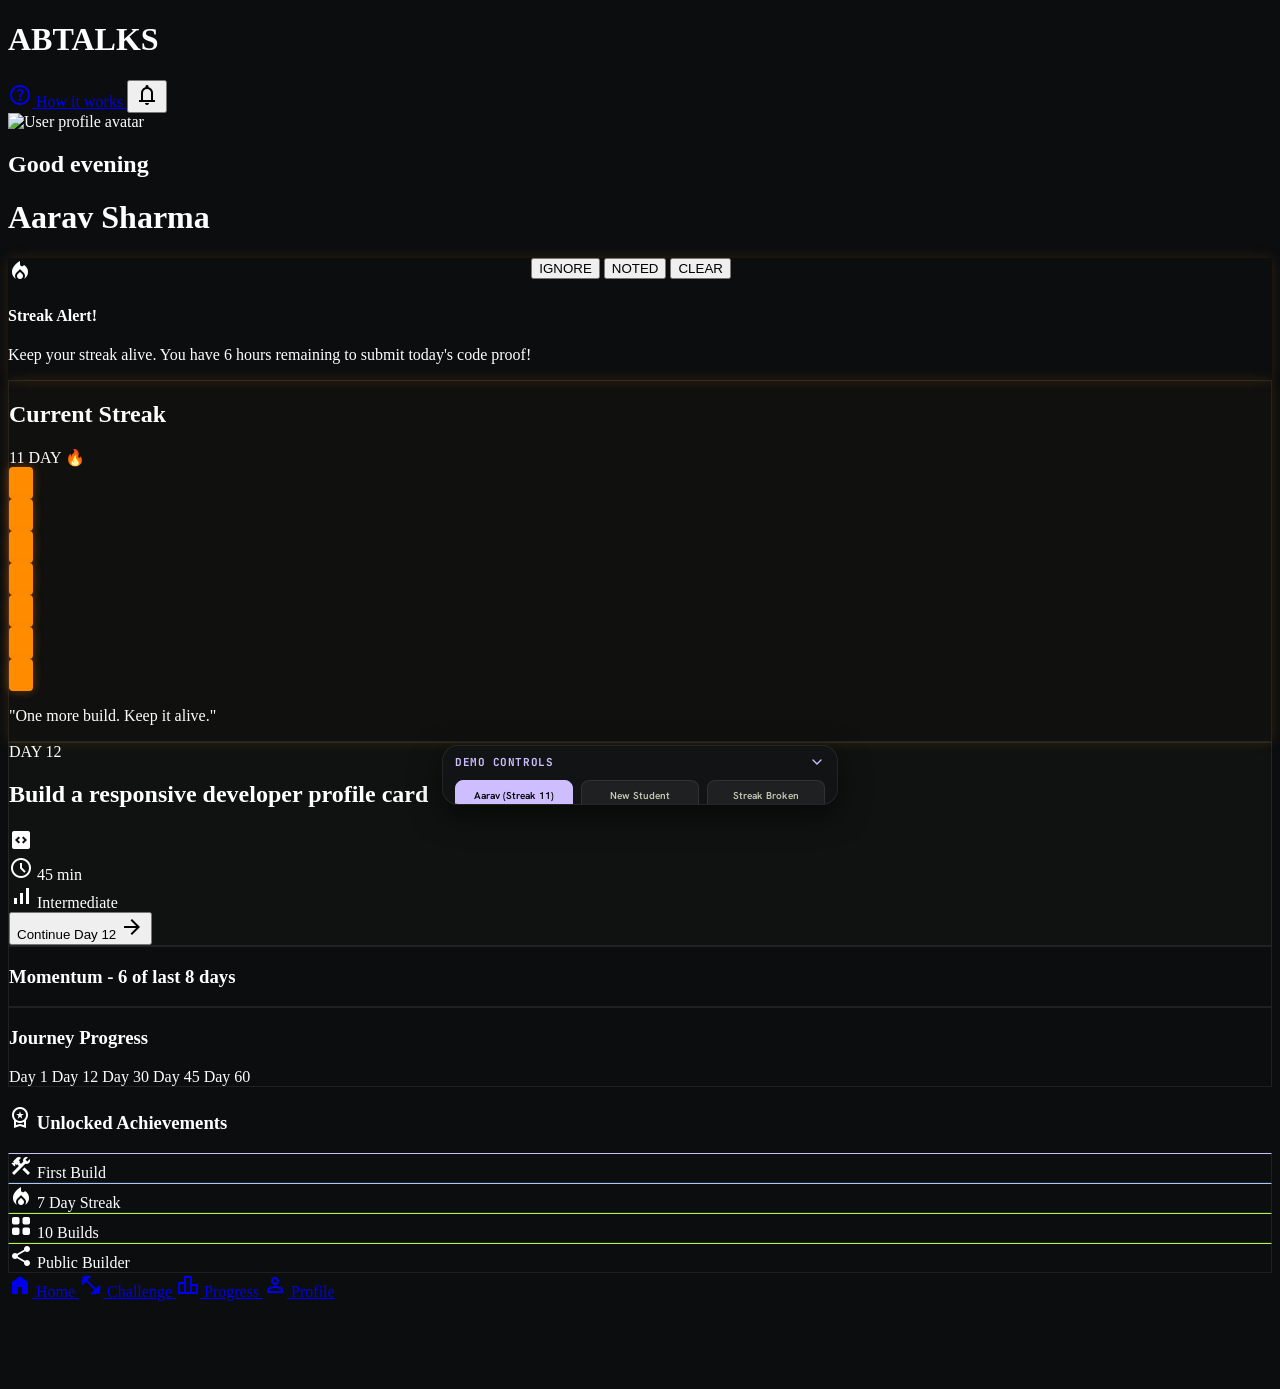
==== commit 08c976a5: "Updated the profile page-settings, notifications section,greetings widget in home,progress page" ====
--- a/dashboard/index.html
+++ b/dashboard/index.html
@@ -89,17 +89,49 @@
     <!-- TopAppBar -->
     <header class="w-full bg-surface text-primary font-headline-md text-headline-md-mobile flex items-center justify-between px-gutter py-base border-b border-outline-variant/10 z-40">
       <div class="flex items-center gap-3">
-        <div class="w-10 h-10 rounded-full overflow-hidden border border-outline-variant">
-          <img id="headerAvatar" alt="User profile avatar" class="object-cover w-full h-full" src=""/>
-        </div>
-        <h1 class="font-bold tracking-tight"><span id="greetingTime">Good evening</span>, <span id="headerName">Aarav</span> 👋</h1>
-      </div>
-      <button class="w-10 h-10 flex items-center justify-center rounded-full hover:bg-surface-container-highest transition-colors">
-        <span class="material-symbols-outlined text-on-surface-variant">notifications</span>
-      </button>
+        <h1 class="font-bold tracking-tight text-lg">AB<span class="text-primary-fixed">TALKS</span></h1>
+      </div>
+      <div class="flex items-center gap-1">
+        <a href="../" class="text-xs font-bold text-primary-fixed hover:underline mr-1 flex items-center gap-1 font-body-md">
+          <span class="material-symbols-outlined text-sm">help</span> How it works
+        </a>
+        <button class="w-10 h-10 flex items-center justify-center rounded-full hover:bg-surface-container-highest transition-colors notification-btn relative">
+          <span class="material-symbols-outlined text-on-surface-variant">notifications</span>
+        </button>
+      </div>
     </header>
     
     <main class="flex-grow w-full px-4 py-6 flex flex-col gap-6">
+      
+      <!-- Greeting and Avatar Row (below navbar) -->
+      <div class="flex items-center justify-between bg-surface/40 p-3 rounded-xl border border-outline-variant/20">
+        <div class="flex items-center gap-3">
+          <div class="w-12 h-12 rounded-full overflow-hidden border-2 border-primary-fixed shadow-[0_0_10px_rgba(184,255,74,0.2)] flex items-center justify-center bg-surface-container">
+            <img id="headerAvatar" alt="User profile avatar" class="object-cover w-full h-full" src=""/>
+            <span id="headerAvatarFallback" class="hidden font-bold text-primary-fixed text-lg"></span>
+          </div>
+          <div class="text-left">
+            <h2 class="text-3xs text-on-surface-variant font-bold uppercase tracking-wider" id="greetingTime">Good afternoon</h2>
+            <h1 class="text-md font-bold text-primary" id="headerName">Aarav Sharma</h1>
+          </div>
+        </div>
+      </div>
+
+      <!-- Dummy Notification Widget (Dismissible Banner) -->
+      <div class="bg-surface border-l-4 border-orange-500 rounded-r-xl p-card-padding border border-outline-variant/35 flex flex-col gap-3 relative glow-orange text-left" id="streakWarningToast" style="display: none;">
+        <div class="flex items-start gap-2.5">
+          <span class="material-symbols-outlined text-orange-500 mt-0.5" style="font-variation-settings: 'FILL' 1;">local_fire_department</span>
+          <div>
+            <h4 class="text-xs font-bold text-primary">Streak Alert!</h4>
+            <p class="text-2xs text-on-surface-variant leading-relaxed mt-1">Keep your streak alive. You have 6 hours remaining to submit today's code proof!</p>
+          </div>
+        </div>
+        <div class="flex gap-2 justify-end text-3xs font-bold font-label-sm">
+          <button class="px-3 py-1.5 bg-orange-500/10 text-orange-400 rounded hover:bg-orange-500/20" id="btnNotifIgnore">IGNORE</button>
+          <button class="px-3 py-1.5 bg-surface-container border border-outline-variant/50 rounded text-on-surface hover:bg-surface-container-highest" id="btnNotifNoted">NOTED</button>
+          <button class="px-3 py-1.5 bg-surface-container border border-outline-variant/50 rounded text-on-surface hover:bg-surface-container-highest" id="btnNotifClear">CLEAR</button>
+        </div>
+      </div>
       
       <!-- Bento Grid Layout -->
       <div class="grid grid-cols-1 gap-6">
@@ -107,7 +139,7 @@
         <!-- Streak Widget -->
         <div class="bg-surface rounded-xl p-card-padding card-border bg-orange-tint glow-orange relative overflow-hidden group">
           <div class="absolute top-4 right-4 w-2 h-2 rounded-full bg-orange-500 shadow-[0_0_8px_rgba(255,138,0,0.8)]" id="streakDot"></div>
-          <div class="flex flex-col h-full justify-between gap-4">
+          <div class="flex flex-col h-full justify-between gap-4 text-left">
             <div>
               <h2 class="font-label-sm text-xs font-bold text-on-surface-variant uppercase mb-1">Current Streak</h2>
               <div class="font-display-xl text-3xl font-extrabold tracking-tighter text-orange-400">
@@ -124,7 +156,7 @@
         </div>
         
         <!-- Today's Task (Hero Card) -->
-        <div class="bg-surface rounded-xl p-card-padding card-border bg-lime-tint glow-lime flex flex-col justify-between">
+        <div class="bg-surface rounded-xl p-card-padding card-border bg-lime-tint glow-lime flex flex-col justify-between text-left">
           <div class="flex justify-between items-start mb-6">
             <div>
               <span class="inline-block px-3 py-1 rounded-full bg-primary-container/20 text-primary-fixed font-label-sm text-xs font-bold mb-3 border border-primary-container/30" id="taskDayTag">DAY 12</span>
@@ -150,7 +182,7 @@
       </div>
       
       <!-- Momentum Widget -->
-      <div class="bg-surface rounded-xl p-card-padding card-border flex flex-col justify-center">
+      <div class="bg-surface rounded-xl p-card-padding card-border flex flex-col justify-center text-left">
         <h3 class="font-label-sm text-xs font-bold text-on-surface-variant uppercase mb-4" id="momentumTitle">Momentum - 7 of last 8 days</h3>
         <div class="flex gap-2 h-12 items-end" id="momentumBars">
           <!-- activity graph bars render dynamically -->
@@ -159,7 +191,7 @@
       
       <!-- Progress Journey Bar -->
       <div class="bg-surface rounded-xl p-card-padding card-border flex flex-col justify-center">
-        <h3 class="font-label-sm text-xs font-bold text-on-surface-variant uppercase mb-6">Journey Progress</h3>
+        <h3 class="font-label-sm text-xs font-bold text-on-surface-variant uppercase mb-6 text-left">Journey Progress</h3>
         <div class="relative w-full h-2 bg-surface-container rounded-full mb-6">
           <!-- Progress Fill -->
           <div class="absolute top-0 left-0 h-full bg-primary-fixed rounded-full shadow-[0_0_10px_rgba(184,255,74,0.5)]" id="journeyFill" style="width: 20%;"></div>
@@ -180,7 +212,7 @@
       </div>
       
       <!-- Achievements -->
-      <div>
+      <div class="text-left">
         <h3 class="font-headline-md text-sm font-bold text-primary mb-4 flex items-center gap-2">
           <span class="material-symbols-outlined text-secondary">workspace_premium</span> Unlocked Achievements
         </h3>
@@ -190,8 +222,8 @@
       </div>
     </main>
     
-    <!-- BottomNavBar (Mobile Only) -->
-    <nav class="absolute bottom-0 left-0 w-full z-50 flex justify-around items-center px-4 py-3 bg-surface-container/90 backdrop-blur-md rounded-t-xl border-t border-outline-variant/10">
+    <!-- BottomNavBar -->
+    <nav class="fixed bottom-0 z-50 flex justify-around items-center px-4 py-3 bg-surface-container/90 backdrop-blur-md rounded-t-xl border-t border-outline-variant/10 w-full max-w-[412px] left-1/2 -translate-x-1/2 shadow-lg">
       <a class="flex flex-col items-center justify-center text-primary-fixed drop-shadow-[0_0_8px_rgba(150,218,35,0.5)] active:scale-95 transition-all duration-200" href="../dashboard/">
         <span class="material-symbols-outlined" style="font-variation-settings: 'FILL' 1;">home</span>
         <span class="font-label-sm text-xs mt-1">Home</span>
@@ -212,18 +244,12 @@
   </div>
 
   <style>
-    /* Utility to hide scrollbar for the horizontal scrolling achievements area */
-    .hide-scrollbar::-webkit-scrollbar {
-        display: none;
-    }
-    .hide-scrollbar {
-        -ms-overflow-style: none;
-        scrollbar-width: none;
-    }
+    .hide-scrollbar::-webkit-scrollbar { display: none; }
+    .hide-scrollbar { -ms-overflow-style: none; scrollbar-width: none; }
   </style>
 
   <script type="module">
-    import { getState } from '../shared/state.js';
+    import { getState, areNotificationsEnabled } from '../shared/state.js';
     
     // Time-based greetings
     const hour = new Date().getHours();
@@ -232,21 +258,48 @@
     
     const state = getState();
     
-    // User header credentials
-    document.getElementById("headerName").innerText = state.profileName.split(" ")[0];
+    // User credentials below header
+    document.getElementById("headerName").innerText = state.profileName;
     const avatarImg = document.getElementById("headerAvatar");
+    const avatarFallback = document.getElementById("headerAvatarFallback");
+    
     if (state.profileAvatar) {
       avatarImg.src = state.profileAvatar;
+      avatarImg.style.display = "block";
+      avatarFallback.style.display = "none";
     } else {
       avatarImg.style.display = "none";
-      const wrapper = avatarImg.parentElement;
-      wrapper.style.display = "flex";
-      wrapper.style.alignItems = "center";
-      wrapper.style.justifyContent = "center";
-      wrapper.style.color = "var(--accent-green)";
-      wrapper.style.fontWeight = "bold";
-      wrapper.innerText = state.profileName.charAt(0);
-    }
+      avatarFallback.style.display = "block";
+      avatarFallback.innerText = state.profileName.charAt(0);
+    }
+    
+    // Streak Warning popup logic
+    const ignored = localStorage.getItem("abt_streak_ignored") === "true";
+    const dismissed = localStorage.getItem("abt_streak_dismissed") === "true";
+    const toast = document.getElementById("streakWarningToast");
+    
+    if ((ignored || !dismissed) && areNotificationsEnabled()) {
+      toast.style.display = "flex";
+    } else {
+      toast.style.display = "none";
+    }
+    
+    document.getElementById("btnNotifIgnore").addEventListener("click", () => {
+      localStorage.setItem("abt_streak_ignored", "true");
+      toast.style.display = "none";
+    });
+    
+    document.getElementById("btnNotifNoted").addEventListener("click", () => {
+      localStorage.setItem("abt_streak_dismissed", "true");
+      localStorage.removeItem("abt_streak_ignored");
+      toast.style.display = "none";
+    });
+    
+    document.getElementById("btnNotifClear").addEventListener("click", () => {
+      localStorage.setItem("abt_streak_dismissed", "true");
+      localStorage.removeItem("abt_streak_ignored");
+      toast.style.display = "none";
+    });
     
     // Streak indicators
     document.getElementById("streakVal").innerText = state.streak;
